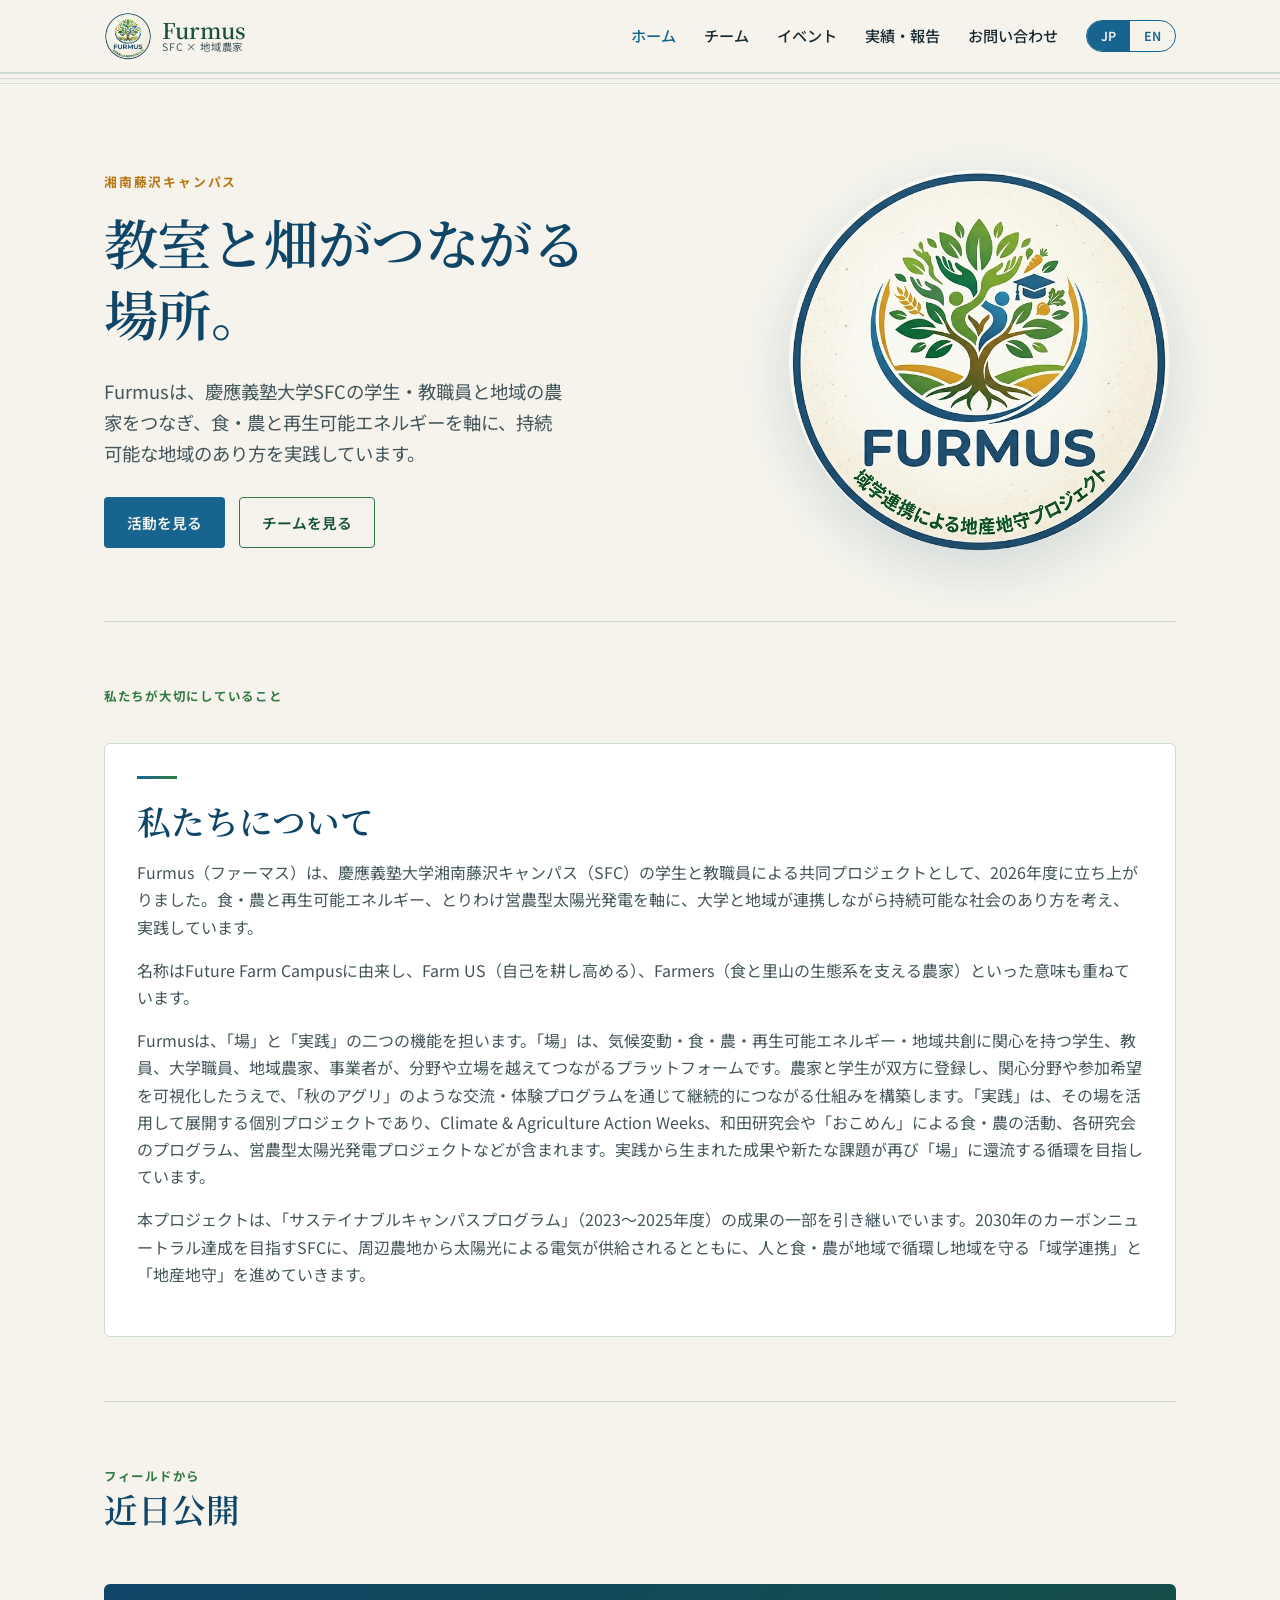
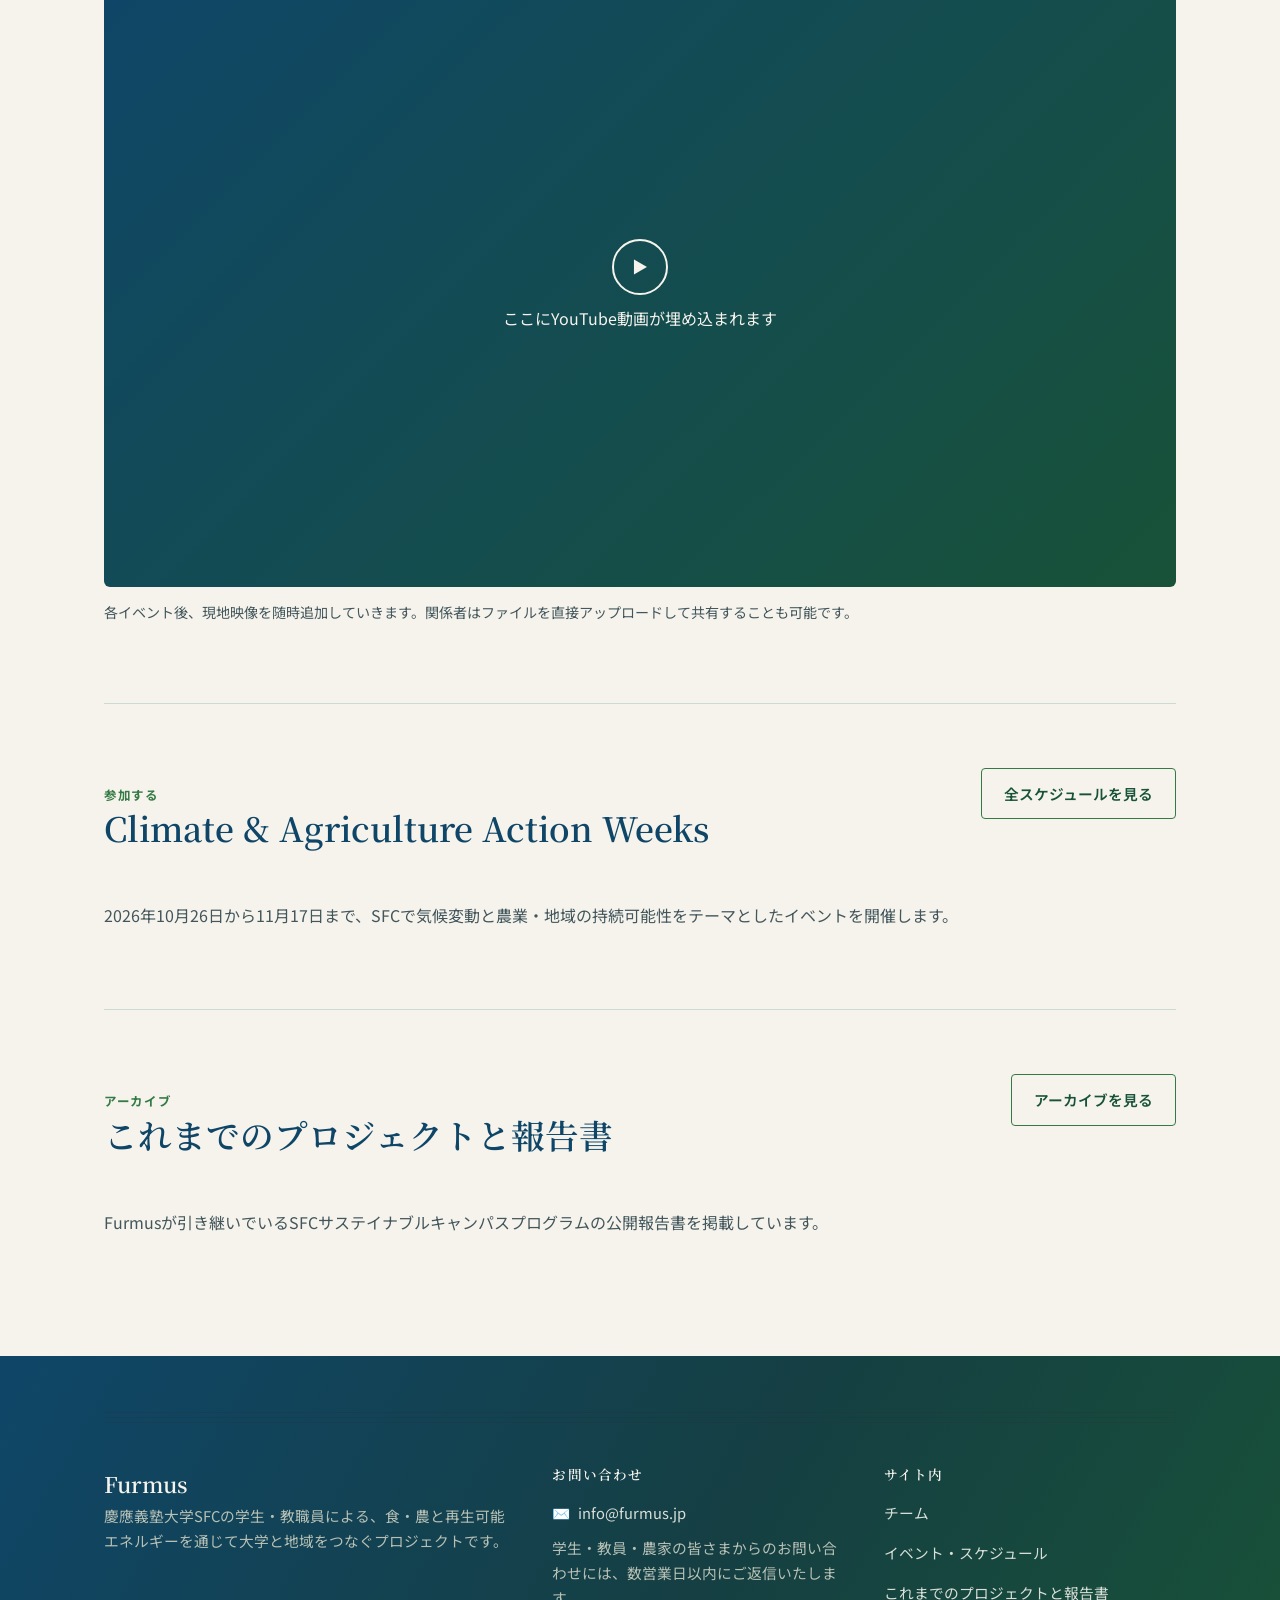
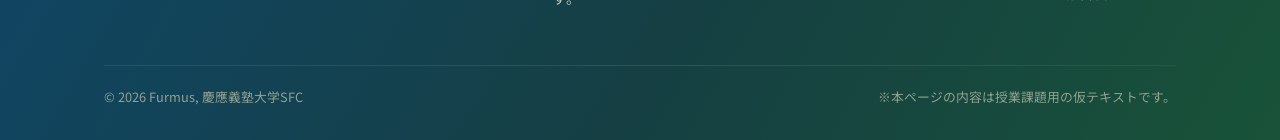
==== index.html @ b8f63ea2 "Add files via upload Initial FURMUS website." ====
<!DOCTYPE html>
<html lang="ja">
<head>
<meta charset="UTF-8">
<meta name="viewport" content="width=device-width, initial-scale=1.0">
<title>Furmus — Keio SFC × Local Farmers</title>
<link rel="preconnect" href="https://fonts.googleapis.com">
<link href="https://fonts.googleapis.com/css2?family=Noto+Serif+JP:wght@500;600;700&family=Noto+Sans+JP:wght@400;500;700&display=swap" rel="stylesheet">
<link rel="stylesheet" href="styles.css">
</head>
<body>

<header class="site-header">
  <div class="wrap">
    <a href="index.html" class="brand">
      <img src="furmus-logo.png" alt="" class="brand-mark">
      <span class="brand-copy">Furmus
        <small data-en>SFC × Local Farmers</small>
        <small data-jp>SFC × 地域農家</small>
      </span>
    </a>
    <nav class="nav-main">
      <a href="index.html" class="active" data-en>Home</a>
      <a href="index.html" class="active" data-jp>ホーム</a>
      <a href="team.html" data-en>Team</a>
      <a href="team.html" data-jp>チーム</a>
      <a href="events.html" data-en>Events</a>
      <a href="events.html" data-jp>イベント</a>
      <a href="reports.html" data-en>Reports</a>
      <a href="reports.html" data-jp>実績・報告</a>
      <a href="index.html#contact" data-en>Contact</a>
      <a href="index.html#contact" data-jp>お問い合わせ</a>
      <div class="lang-toggle">
        <button data-lang-btn="ja" class="is-active">JP</button>
        <button data-lang-btn="en">EN</button>
      </div>
    </nav>
    <button class="nav-toggle" aria-label="Toggle menu"><span></span><span></span><span></span></button>
  </div>
</header>

<div class="field-rule"></div>

<section class="hero">
  <div class="wrap hero-grid">
    <div>
      <div class="hero-eyebrow" data-en>Shonan Fujisawa Campus</div>
      <div class="hero-eyebrow" data-jp>湘南藤沢キャンパス</div>
      <h1 data-en>Where the classroom meets the field.</h1>
      <h1 data-jp>教室と畑がつながる場所。</h1>
      <p class="hero-lede" data-en>Furmus connects Keio SFC students, faculty, and staff with the farmers around the campus, working across food, farming, and renewable energy toward a region that sustains both.</p>
      <p class="hero-lede" data-jp>Furmusは、慶應義塾大学SFCの学生・教職員と地域の農家をつなぎ、食・農と再生可能エネルギーを軸に、持続可能な地域のあり方を実践しています。</p>
      <div class="hero-actions">
        <a href="events.html" class="btn btn-primary" data-en>See our programmes</a>
        <a href="events.html" class="btn btn-primary" data-jp>活動を見る</a>
        <a href="team.html" class="btn btn-outline" data-en>Meet the team</a>
        <a href="team.html" class="btn btn-outline" data-jp>チームを見る</a>
      </div>
    </div>
    <div class="hero-logo-wrap">
      <img src="furmus-logo.png" class="hero-logo" alt="FURMUS">
    </div>
  </div>
</section>

<div class="wrap"><hr class="field-divider"></div>

<section id="about">
  <div class="wrap">
    <div class="section-head">
      <div>
        <div class="section-label" data-en>What we stand for</div>
        <div class="section-label" data-jp>私たちが大切にしていること</div>
      </div>
    </div>
    <div class="mv-card">
      <h2 data-en>About us</h2>
      <h2 data-jp>私たちについて</h2>

      <p data-en>Furmus is a joint student and faculty project at Keio University's Shonan Fujisawa Campus, launched in 2026. It works where food and farming meet renewable energy, in particular agrivoltaics, where solar generation and cultivation share the same land, and it brings the campus and the surrounding region together to think through and practise what a sustainable society can look like.</p>
      <p data-jp>Furmus（ファーマス）は、慶應義塾大学湘南藤沢キャンパス（SFC）の学生と教職員による共同プロジェクトとして、2026年度に立ち上がりました。食・農と再生可能エネルギー、とりわけ営農型太陽光発電を軸に、大学と地域が連携しながら持続可能な社会のあり方を考え、実践しています。</p>

      <p data-en>The name comes from Future Farm Campus, and carries two further readings: Farm US, cultivating and raising ourselves, and Farmers, the people who sustain the food and satoyama ecosystems around the campus.</p>
      <p data-jp>名称はFuture Farm Campusに由来し、Farm US（自己を耕し高める）、Farmers（食と里山の生態系を支える農家）といった意味も重ねています。</p>

      <p data-en>Furmus is built to be two things at once. It is a place: a platform where students, faculty, university staff, local farmers, and businesses register, make their interests and availability visible, and stay connected through exchange programmes such as Aki no Agri. It is also a practice: the individual projects run on that platform, including Climate &amp; Agriculture Action Weeks, food and farming activities with the Wada Seminar and Okomen, programmes from individual seminars, and the agrivoltaics project. Results and new questions from those projects flow back into the platform, and the cycle continues.</p>
      <p data-jp>Furmusは、「場」と「実践」の二つの機能を担います。「場」は、気候変動・食・農・再生可能エネルギー・地域共創に関心を持つ学生、教員、大学職員、地域農家、事業者が、分野や立場を越えてつながるプラットフォームです。農家と学生が双方に登録し、関心分野や参加希望を可視化したうえで、「秋のアグリ」のような交流・体験プログラムを通じて継続的につながる仕組みを構築します。「実践」は、その場を活用して展開する個別プロジェクトであり、Climate &amp; Agriculture Action Weeks、和田研究会や「おこめん」による食・農の活動、各研究会のプログラム、営農型太陽光発電プロジェクトなどが含まれます。実践から生まれた成果や新たな課題が再び「場」に還流する循環を目指しています。</p>

      <p data-en>The project carries forward part of the Sustainable Campus Program (2023 to 2025). SFC is working toward carbon neutrality by 2030, and Furmus is building toward a model in which neighbouring farmland supplies the campus with solar electricity while people, food, and farming circulate within the region: collaboration between region and university (域学連携), and producing locally in order to protect locally (地産地守).</p>
      <p data-jp>本プロジェクトは、「サステイナブルキャンパスプログラム」（2023〜2025年度）の成果の一部を引き継いでいます。2030年のカーボンニュートラル達成を目指すSFCに、周辺農地から太陽光による電気が供給されるとともに、人と食・農が地域で循環し地域を守る「域学連携」と「地産地守」を進めていきます。</p>
    </div>
  </div>
</section>

<div class="wrap"><hr class="field-divider"></div>

<section id="video">
  <div class="wrap">
    <div class="section-head">
      <div>
        <div class="section-label" data-en>From the field</div>
        <div class="section-label" data-jp>フィールドから</div>
        <h2 data-en>Coming soon</h2>
        <h2 data-jp>近日公開</h2>
      </div>
    </div>
    <div class="video-frame">
      <!-- Replace src below with the project's actual YouTube embed link -->
      <div class="video-placeholder">
        <div class="play-dot">▶</div>
        <span data-en>YouTube video will be embedded here</span>
        <span data-jp>ここにYouTube動画が埋め込まれます</span>
      </div>
      <!-- <iframe src="https://www.youtube.com/embed/VIDEO_ID" title="Furmus" allowfullscreen></iframe> -->
    </div>
    <p class="upload-note" data-en>Field recordings and event footage are added here after each event. Collaborators can also upload files directly for the team to review.</p>
    <p class="upload-note" data-jp>各イベント後、現地映像を随時追加していきます。関係者はファイルを直接アップロードして共有することも可能です。</p>
  </div>
</section>

<div class="wrap"><hr class="field-divider"></div>

<section>
  <div class="wrap">
    <div class="section-head">
      <div>
        <div class="section-label" data-en>Get involved</div>
        <div class="section-label" data-jp>参加する</div>
        <h2 data-en>Climate &amp; Agriculture Action Weeks</h2>
        <h2 data-jp>Climate &amp; Agriculture Action Weeks</h2>
      </div>
      <a href="events.html" class="btn btn-outline" data-en>View full schedule</a>
      <a href="events.html" class="btn btn-outline" data-jp>全スケジュールを見る</a>
    </div>
    <p data-en>From 26 October to 17 November 2026, FURMUS will host events at SFC on climate change and the sustainability of agriculture and local communities.</p>
    <p data-jp>2026年10月26日から11月17日まで、SFCで気候変動と農業・地域の持続可能性をテーマとしたイベントを開催します。</p>
  </div>
</section>

<div class="wrap"><hr class="field-divider"></div>

<section>
  <div class="wrap">
    <div class="section-head">
      <div>
        <div class="section-label" data-en>Archive</div>
        <div class="section-label" data-jp>アーカイブ</div>
        <h2 data-en>Previous projects and reports</h2>
        <h2 data-jp>これまでのプロジェクトと報告書</h2>
      </div>
      <a href="reports.html" class="btn btn-outline" data-en>Open the archive</a>
      <a href="reports.html" class="btn btn-outline" data-jp>アーカイブを見る</a>
    </div>
    <p data-en>Published reports from the SFC Sustainable Campus Program, the programme Furmus carries forward.</p>
    <p data-jp>Furmusが引き継いでいるSFCサステイナブルキャンパスプログラムの公開報告書を掲載しています。</p>
  </div>
</section>

<footer class="site-footer" id="contact">
  <div class="wrap">
    <div class="field-rule"></div>
    <div class="footer-grid">
      <div>
        <a href="index.html" class="brand">Furmus</a>
        <p data-en>A Keio SFC student and faculty project connecting the campus with the surrounding region through food, farming, and renewable energy.</p>
        <p data-jp>慶應義塾大学SFCの学生・教職員による、食・農と再生可能エネルギーを通じて大学と地域をつなぐプロジェクトです。</p>
      </div>
      <div>
        <h4 data-en>Contact</h4>
        <h4 data-jp>お問い合わせ</h4>
        <div class="footer-contact-line">✉️ <a href="mailto:info@furmus.jp">info@furmus.jp</a></div>
        <p data-en>We respond to inquiries from students, faculty, and farming partners within a few business days.</p>
        <p data-jp>学生・教員・農家の皆さまからのお問い合わせには、数営業日以内にご返信いたします。</p>
      </div>
      <div>
        <h4 data-en>Explore</h4>
        <h4 data-jp>サイト内</h4>
        <p><a href="team.html" data-en>Team</a><a href="team.html" data-jp>チーム</a></p>
        <p><a href="events.html" data-en>Events &amp; Schedule</a><a href="events.html" data-jp>イベント・スケジュール</a></p>
        <p><a href="reports.html" data-en>Previous projects &amp; reports</a><a href="reports.html" data-jp>これまでのプロジェクトと報告書</a></p>
      </div>
    </div>
    <div class="footer-bottom">
      <span data-en>© 2026 Furmus, Keio University SFC.</span>
      <span data-jp>© 2026 Furmus, 慶應義塾大学SFC</span>
      <span data-en>Note: all page content is placeholder text for the class project draft.</span>
      <span data-jp>※本ページの内容は授業課題用の仮テキストです。</span>
    </div>
  </div>
</footer>

<script src="script.js"></script>
</body>
</html>
---- styles.css ----
/* ================================
   Furmus — design tokens
   ================================ */
:root {
  --paper: #f5f3ec;
  --paper-warm: #edf2ee;
  --ink: #172a32;
  --ink-soft: #43565c;
  --blue: #17658f;
  --blue-deep: #0f4668;
  --blue-soft: #dceaf1;
  --green: #347a45;
  --green-deep: #185238;
  --green-soft: #e2eee4;
  --gold: #d89b18;
  --clay: #b77714;
  --slate: #397792;
  --line: #ccd9d5;
  --max: 1120px;

  --font-display: "Noto Serif JP", "Noto Serif", serif;
  --font-body: "Noto Sans JP", "Noto Sans", sans-serif;
}

* { box-sizing: border-box; }

html { scroll-behavior: smooth; }

@media (prefers-reduced-motion: reduce) {
  html { scroll-behavior: auto; }
  * { animation-duration: 0.01ms !important; animation-iteration-count: 1 !important; transition-duration: 0.01ms !important; }
}

body {
  margin: 0;
  background: var(--paper);
  color: var(--ink);
  font-family: var(--font-body);
  font-size: 16px;
  line-height: 1.7;
  -webkit-font-smoothing: antialiased;
}

h1, h2, h3, h4 {
  font-family: var(--font-display);
  color: var(--blue-deep);
  line-height: 1.3;
  margin: 0 0 0.5em;
  font-weight: 600;
}

h1 { font-size: clamp(2.1rem, 4.5vw, 3.4rem); letter-spacing: -0.01em; }
h2 { font-size: clamp(1.5rem, 3vw, 2.1rem); }
h3 { font-size: 1.2rem; }

p { margin: 0 0 1em; color: var(--ink-soft); }

a {
  color: var(--slate);
  text-decoration: none;
}
a:hover { text-decoration: underline; }

a:focus-visible,
button:focus-visible,
input:focus-visible,
[tabindex]:focus-visible {
  outline: 2px solid var(--clay);
  outline-offset: 3px;
}

img { max-width: 100%; display: block; }

.wrap {
  max-width: var(--max);
  margin: 0 auto;
  padding: 0 24px;
}

/* ---- field-row motif ---- */
.field-rule {
  height: 14px;
  background-image: repeating-linear-gradient(
    to bottom,
    var(--line) 0px, var(--line) 1px,
    transparent 1px, transparent 5px
  );
  opacity: 0.9;
}

.field-divider {
  border: none;
  height: 1px;
  background: var(--line);
  margin: 0;
}

/* ================================
   Header / Nav
   ================================ */
.site-header {
  position: sticky;
  top: 0;
  z-index: 50;
  background: rgba(245, 243, 236, 0.96);
  backdrop-filter: blur(10px);
  border-bottom: 1px solid var(--line);
}

.site-header .wrap {
  display: flex;
  align-items: center;
  justify-content: space-between;
  height: 72px;
}

.brand {
  font-family: var(--font-display);
  font-size: 1.35rem;
  font-weight: 600;
  color: var(--green-deep);
  letter-spacing: 0.01em;
}
.site-header .brand {
  display: inline-flex;
  align-items: center;
  gap: 10px;
  line-height: 1.05;
}
.brand-mark {
  width: 48px;
  height: auto;
  flex: 0 0 auto;
}
.brand-copy { display: block; }
.brand:hover { text-decoration: none; }
.brand small {
  display: block;
  font-family: var(--font-body);
  font-size: 0.65rem;
  font-weight: 400;
  letter-spacing: 0.08em;
  color: var(--ink-soft);
  text-transform: uppercase;
}

.nav-main {
  display: flex;
  align-items: center;
  gap: 28px;
}

.nav-main a {
  color: var(--ink);
  font-size: 0.95rem;
  font-weight: 500;
}
.nav-main a:hover { color: var(--blue); text-decoration: none; }

.nav-main a.active {
  color: var(--blue);
}

.lang-toggle {
  display: inline-flex;
  border: 1px solid var(--blue);
  border-radius: 999px;
  overflow: hidden;
  font-size: 0.78rem;
  font-weight: 600;
  letter-spacing: 0.03em;
}
.lang-toggle button {
  border: none;
  background: transparent;
  color: var(--blue);
  padding: 6px 14px;
  cursor: pointer;
  font-family: var(--font-body);
  font-size: inherit;
  font-weight: inherit;
}
.lang-toggle button.is-active {
  background: var(--blue);
  color: var(--paper);
}

.nav-toggle {
  display: none;
  border: none;
  background: transparent;
  cursor: pointer;
  padding: 8px;
}
.nav-toggle span {
  display: block;
  width: 24px;
  height: 2px;
  background: var(--ink);
  margin: 5px 0;
}

/* ================================
   Hero
   ================================ */
.hero {
  padding: 76px 0 64px;
  position: relative;
}

.hero-grid {
  display: grid;
  grid-template-columns: minmax(0, 1.2fr) minmax(280px, 0.8fr);
  align-items: center;
  gap: clamp(36px, 7vw, 88px);
}

.hero-logo-wrap {
  display: flex;
  justify-content: center;
  align-items: center;
}

.hero-logo {
  width: min(100%, 430px);
  filter: drop-shadow(0 18px 28px rgba(15, 70, 104, 0.14));
}

.hero-eyebrow {
  font-size: 0.8rem;
  letter-spacing: 0.14em;
  text-transform: uppercase;
  color: var(--clay);
  font-weight: 700;
  margin-bottom: 14px;
}

.hero h1 { max-width: 16ch; }

.hero-lede {
  font-size: 1.15rem;
  max-width: 46ch;
  margin-top: 18px;
}

.hero-actions {
  display: flex;
  gap: 14px;
  margin-top: 28px;
  flex-wrap: wrap;
}

/* ================================
   Buttons
   ================================ */
.btn {
  display: inline-flex;
  align-items: center;
  gap: 8px;
  padding: 12px 22px;
  border-radius: 4px;
  font-weight: 600;
  font-size: 0.92rem;
  border: 1px solid transparent;
  cursor: pointer;
  font-family: var(--font-body);
}
.btn:hover { text-decoration: none; }

.btn-primary {
  background: var(--blue);
  color: var(--paper);
}
.btn-primary:hover { background: var(--blue-deep); }

.btn-outline {
  background: transparent;
  color: var(--green-deep);
  border-color: var(--green);
}
.btn-outline:hover { background: var(--paper-warm); }

.btn-clay {
  background: var(--clay);
  color: var(--paper);
}
.btn-clay:hover { background: #96482e; }

/* ================================
   Sections
   ================================ */
section { padding: 64px 0; }

.section-head {
  display: flex;
  align-items: baseline;
  justify-content: space-between;
  gap: 24px;
  margin-bottom: 36px;
  flex-wrap: wrap;
}

.section-label {
  font-size: 0.78rem;
  letter-spacing: 0.14em;
  text-transform: uppercase;
  color: var(--green);
  font-weight: 700;
}

.two-col {
  display: grid;
  grid-template-columns: 1fr 1fr;
  gap: 48px;
  align-items: start;
}

.mv-card {
  background: #fff;
  border: 1px solid var(--line);
  border-radius: 6px;
  padding: 32px;
  position: relative;
}
.mv-card::before {
  content: "";
  display: block;
  width: 40px;
  height: 3px;
  background: linear-gradient(90deg, var(--blue), var(--green));
  margin-bottom: 20px;
}

/* video */
.video-frame {
  position: relative;
  width: 100%;
  aspect-ratio: 16/9;
  background: linear-gradient(135deg, var(--blue-deep), var(--green-deep));
  border-radius: 6px;
  overflow: hidden;
}
.video-frame iframe {
  width: 100%;
  height: 100%;
  border: 0;
  display: block;
}
.video-placeholder {
  position: absolute;
  inset: 0;
  display: flex;
  align-items: center;
  justify-content: center;
  flex-direction: column;
  gap: 10px;
  color: var(--paper);
  text-align: center;
  padding: 24px;
}
.video-placeholder .play-dot {
  width: 56px;
  height: 56px;
  border-radius: 50%;
  border: 2px solid var(--paper);
  display: flex;
  align-items: center;
  justify-content: center;
}

.upload-note {
  margin-top: 14px;
  font-size: 0.88rem;
  color: var(--ink-soft);
}

/* ================================
   Team grid
   ================================ */
.team-grid {
  display: grid;
  grid-template-columns: repeat(3, 1fr);
  gap: 28px;
}

.person-card {
  background: #fff;
  border: 1px solid var(--line);
  border-radius: 6px;
  overflow: hidden;
}
.person-photo {
  aspect-ratio: 4/5;
  background: linear-gradient(160deg, var(--blue) 0%, var(--green) 100%);
}
.person-body { padding: 18px 20px 22px; }
.person-role {
  font-size: 0.78rem;
  text-transform: uppercase;
  letter-spacing: 0.08em;
  color: var(--clay);
  font-weight: 700;
  margin-bottom: 6px;
}
.person-body h3 { margin-bottom: 4px; }
.person-affil { font-size: 0.85rem; color: var(--ink-soft); margin: 0; }

.team-group-label {
  margin: 56px 0 24px;
}
.team-group-label:first-of-type { margin-top: 0; }

/* ================================
   Events
   ================================ */
.event-row {
  display: grid;
  grid-template-columns: 120px 1fr auto;
  gap: 24px;
  align-items: center;
  padding: 26px 0;
  border-bottom: 1px solid var(--line);
}
.event-row:first-of-type { border-top: 1px solid var(--line); }

.event-date {
  font-family: var(--font-display);
  color: var(--green-deep);
}
.event-date .day { font-size: 1.8rem; font-weight: 600; display: block; }
.event-date .month { font-size: 0.8rem; text-transform: uppercase; letter-spacing: 0.08em; color: var(--ink-soft); }

.event-info h3 { margin-bottom: 6px; }
.event-tags { display: flex; gap: 8px; flex-wrap: wrap; margin-top: 8px; }
.tag {
  font-size: 0.72rem;
  letter-spacing: 0.04em;
  text-transform: uppercase;
  font-weight: 700;
  padding: 4px 10px;
  border-radius: 999px;
  background: var(--blue-soft);
  color: var(--blue-deep);
  border: 1px solid var(--line);
}

/* event detail */
.event-hero {
  background: linear-gradient(120deg, var(--blue-deep), var(--green-deep));
  color: var(--paper);
  padding: 56px 0 44px;
}
.event-hero .hero-eyebrow { color: #e8b79a; }
.event-hero h1 { color: var(--paper); }
.event-hero p { color: #d9dfd8; }

.detail-grid {
  display: grid;
  grid-template-columns: 2fr 1fr;
  gap: 56px;
  align-items: start;
}

.info-card {
  background: #fff;
  border: 1px solid var(--line);
  border-radius: 6px;
  padding: 26px;
}
.info-card + .info-card { margin-top: 20px; }
.info-card h3 {
  font-size: 0.85rem;
  text-transform: uppercase;
  letter-spacing: 0.08em;
  color: var(--slate);
  margin-bottom: 14px;
}

.info-list { list-style: none; margin: 0; padding: 0; }
.info-list li {
  display: flex;
  gap: 10px;
  padding: 8px 0;
  border-bottom: 1px dashed var(--line);
  font-size: 0.92rem;
}
.info-list li:last-child { border-bottom: none; }
.info-list .label { color: var(--ink-soft); min-width: 92px; flex-shrink: 0; }

.person-inline {
  display: flex;
  gap: 12px;
  align-items: center;
  padding: 10px 0;
}
.person-inline .dot {
  width: 40px; height: 40px; border-radius: 50%;
  background: linear-gradient(160deg, var(--green) 0%, var(--slate) 100%);
  flex-shrink: 0;
}
.person-inline .name { font-weight: 600; color: var(--ink); font-size: 0.94rem; }
.person-inline .role { font-size: 0.8rem; color: var(--ink-soft); }

.schedule-list { list-style: none; margin: 0; padding: 0; }
.schedule-list li {
  display: grid;
  grid-template-columns: 90px 1fr;
  gap: 14px;
  padding: 12px 0;
  border-bottom: 1px solid var(--line);
}
.schedule-list li:last-child { border-bottom: none; }
.schedule-list .time { font-weight: 700; color: var(--green-deep); font-size: 0.9rem; }

/* Action Weeks schedule */
.action-weeks-intro {
  max-width: 760px;
  margin-bottom: 34px;
}

.week-band {
  display: grid;
  grid-template-columns: 1fr 1fr;
  border: 1px solid var(--line);
  border-radius: 8px 8px 0 0;
  overflow: hidden;
}

.week-heading {
  padding: 24px 28px;
  background: var(--blue-soft);
  border-bottom: 4px solid var(--blue);
}

.week-heading + .week-heading {
  background: var(--green-soft);
  border-bottom-color: var(--green);
}

.week-heading strong {
  display: block;
  color: var(--ink);
  font-size: clamp(1.2rem, 2.5vw, 1.65rem);
  line-height: 1.25;
}

.week-heading span {
  display: block;
  margin-top: 4px;
  color: var(--ink-soft);
  font-size: 0.88rem;
  font-weight: 700;
  letter-spacing: 0.05em;
}

.action-schedule {
  display: grid;
  grid-template-columns: 1fr 1fr;
  border: 1px solid var(--line);
  border-top: 0;
  border-radius: 0 0 8px 8px;
  overflow: hidden;
  background: #fff;
}

.schedule-column {
  padding: 10px 28px 18px;
}

.schedule-column + .schedule-column {
  border-left: 1px solid var(--line);
}

.schedule-entry {
  display: grid;
  grid-template-columns: 86px 1fr;
  gap: 16px;
  padding: 22px 0;
  border-bottom: 1px solid var(--line);
}

.schedule-entry:last-child { border-bottom: 0; }

.schedule-date {
  color: var(--blue-deep);
  font-family: var(--font-display);
  font-size: 0.9rem;
  font-weight: 700;
  line-height: 1.35;
  text-transform: uppercase;
}

.schedule-column + .schedule-column .schedule-date { color: var(--green-deep); }

.schedule-entry h3 { margin-bottom: 7px; }
.schedule-entry p:last-child { margin-bottom: 0; }
.schedule-note { margin-top: 18px; font-size: 0.88rem; }

/* ================================
   Footer
   ================================ */
.site-footer {
  background: linear-gradient(120deg, var(--blue-deep), #153f43 55%, var(--green-deep));
  color: #d9dfd8;
  padding: 56px 0 32px;
  margin-top: 40px;
}
.site-footer .field-rule { opacity: 0.15; margin-bottom: 40px; filter: invert(1); }
.footer-grid {
  display: grid;
  grid-template-columns: 1.4fr 1fr 1fr;
  gap: 40px;
}
.site-footer h4 {
  color: var(--paper);
  font-size: 0.85rem;
  text-transform: uppercase;
  letter-spacing: 0.08em;
  margin-bottom: 16px;
}
.site-footer .brand { color: var(--paper); }
.site-footer .brand small { color: #a9b3a6; }
.site-footer p { color: #b7c0b4; font-size: 0.92rem; }
.site-footer a { color: #d9dfd8; }
.footer-contact-line {
  display: flex;
  align-items: center;
  gap: 8px;
  margin-bottom: 10px;
  font-size: 0.92rem;
}
.footer-bottom {
  margin-top: 40px;
  padding-top: 20px;
  border-top: 1px solid #385043;
  font-size: 0.8rem;
  color: #92a08e;
  display: flex;
  justify-content: space-between;
  flex-wrap: wrap;
  gap: 8px;
}

/* ================================
   Language visibility
   ================================ */
/* Only ever hides the inactive language. The visible element keeps whatever
   display type it already has, so component styling is never overridden. */
html[lang="ja"] [data-en],
html[lang="en"] [data-jp] { display: none; }

/* ================================
   Responsive
   ================================ */
@media (max-width: 880px) {
  .two-col, .detail-grid { grid-template-columns: 1fr; }
  .hero-grid { grid-template-columns: minmax(0, 1fr) minmax(220px, 0.55fr); gap: 32px; }
  .team-grid { grid-template-columns: repeat(2, 1fr); }
  .footer-grid { grid-template-columns: 1fr; gap: 28px; }
  .event-row { grid-template-columns: 70px 1fr; }
  .event-row .btn { grid-column: 1 / -1; justify-self: start; margin-top: 8px; }
}

@media (max-width: 980px) {
  .nav-main {
    position: fixed;
    inset: 72px 0 0 0;
    background: var(--paper);
    flex-direction: column;
    align-items: flex-start;
    padding: 28px 24px;
    gap: 20px;
    transform: translateX(100%);
    transition: transform 0.25s ease;
  }
  .nav-main.is-open { transform: translateX(0); }
  .nav-toggle { display: block; }
}

@media (max-width: 640px) {
  .team-grid { grid-template-columns: 1fr; }
  .brand-mark { width: 42px; height: 42px; }
  .hero-grid, .week-band, .action-schedule { grid-template-columns: 1fr; }
  .hero-logo-wrap { order: -1; }
  .hero-logo { width: min(82vw, 330px); }
  .week-heading + .week-heading { border-top: 1px solid var(--line); }
  .schedule-column + .schedule-column { border-left: 0; border-top: 1px solid var(--line); }
  .schedule-entry { grid-template-columns: 72px 1fr; gap: 12px; }
  section { padding: 44px 0; }
  .hero { padding: 48px 0 40px; }
}
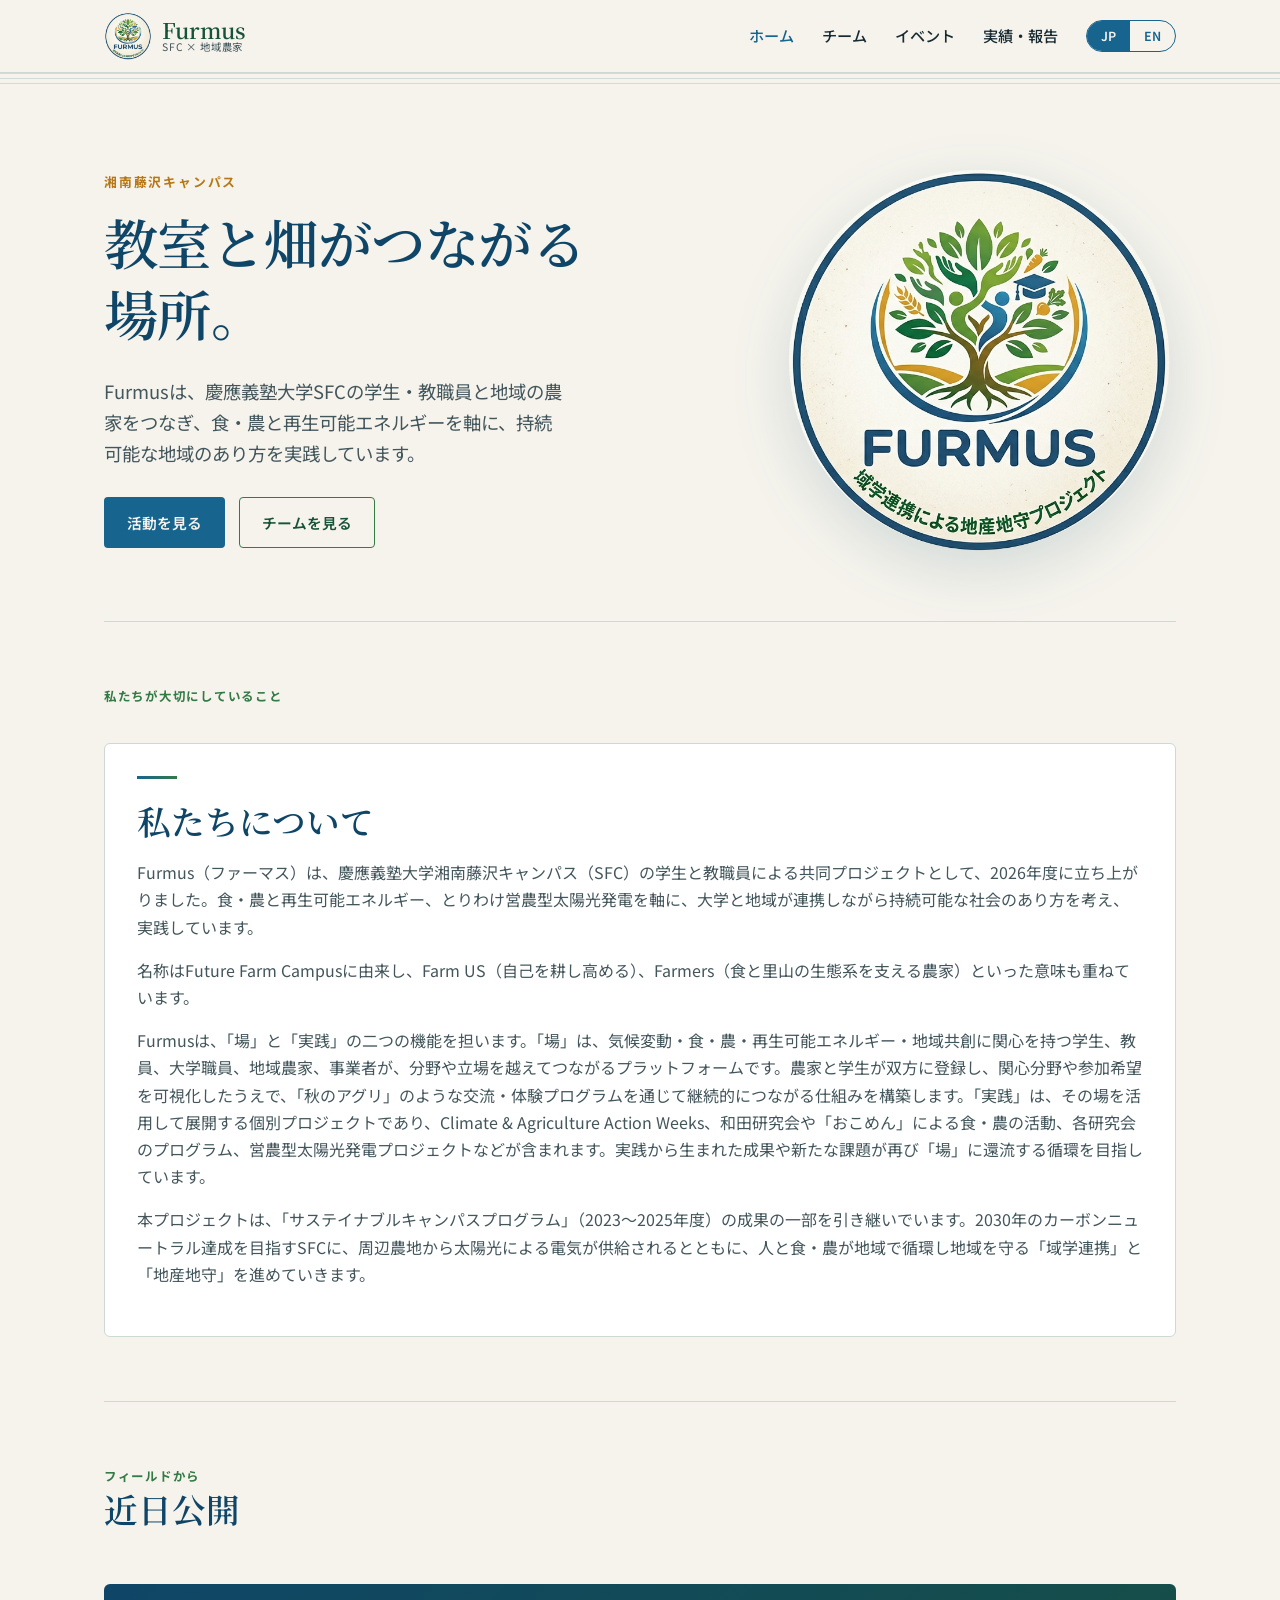
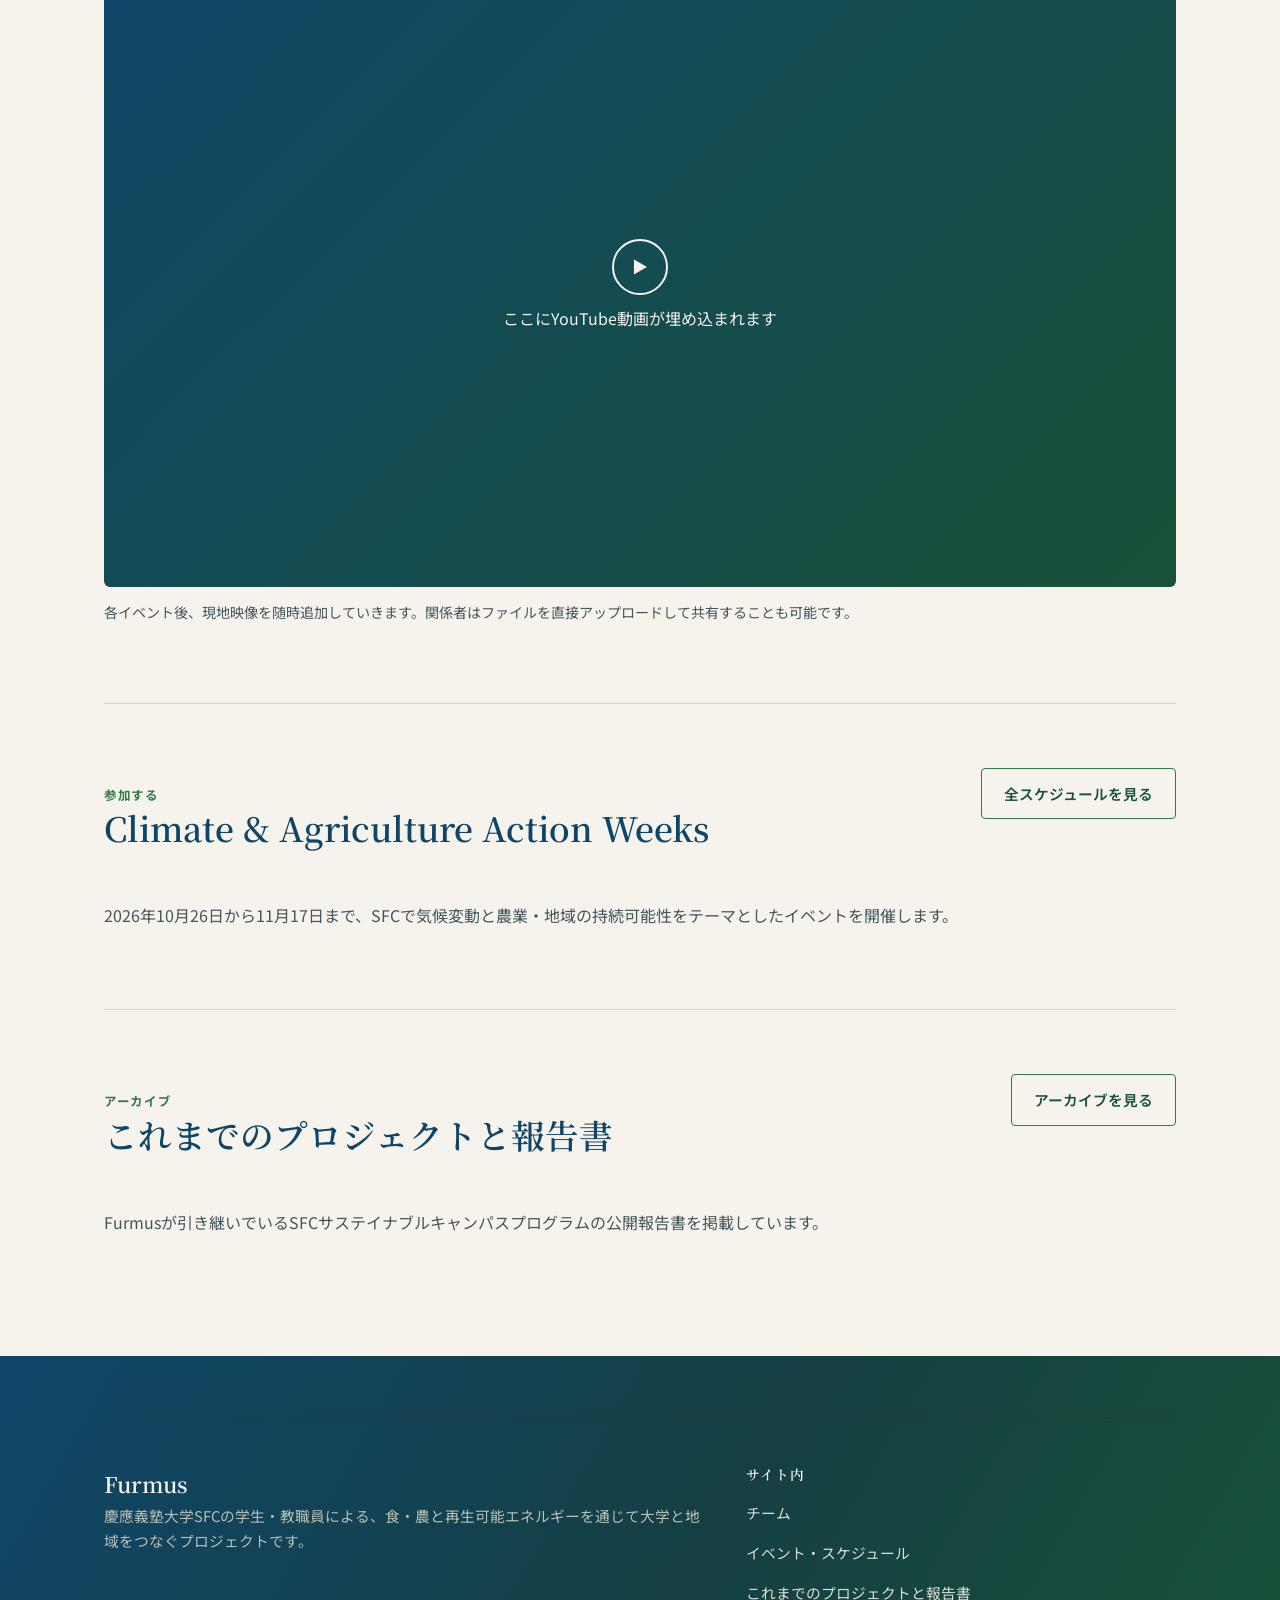
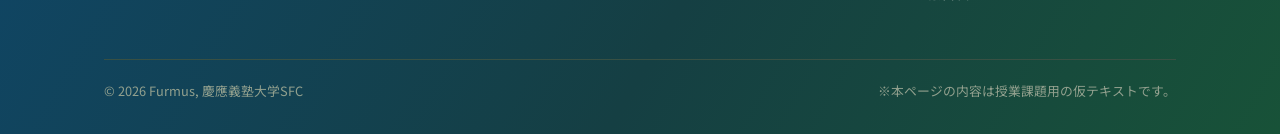
==== commit cad8ab71: "Add files via upload Remove unavailable contact information" ====
--- a/index.html
+++ b/index.html
@@ -28,8 +28,6 @@
       <a href="events.html" data-jp>イベント</a>
       <a href="reports.html" data-en>Reports</a>
       <a href="reports.html" data-jp>実績・報告</a>
-      <a href="index.html#contact" data-en>Contact</a>
-      <a href="index.html#contact" data-jp>お問い合わせ</a>
       <div class="lang-toggle">
         <button data-lang-btn="ja" class="is-active">JP</button>
         <button data-lang-btn="en">EN</button>
@@ -166,13 +164,6 @@
         <p data-jp>慶應義塾大学SFCの学生・教職員による、食・農と再生可能エネルギーを通じて大学と地域をつなぐプロジェクトです。</p>
       </div>
       <div>
-        <h4 data-en>Contact</h4>
-        <h4 data-jp>お問い合わせ</h4>
-        <div class="footer-contact-line">✉️ <a href="mailto:info@furmus.jp">info@furmus.jp</a></div>
-        <p data-en>We respond to inquiries from students, faculty, and farming partners within a few business days.</p>
-        <p data-jp>学生・教員・農家の皆さまからのお問い合わせには、数営業日以内にご返信いたします。</p>
-      </div>
-      <div>
         <h4 data-en>Explore</h4>
         <h4 data-jp>サイト内</h4>
         <p><a href="team.html" data-en>Team</a><a href="team.html" data-jp>チーム</a></p>
--- a/styles.css
+++ b/styles.css
@@ -608,7 +608,7 @@
 .site-footer .field-rule { opacity: 0.15; margin-bottom: 40px; filter: invert(1); }
 .footer-grid {
   display: grid;
-  grid-template-columns: 1.4fr 1fr 1fr;
+  grid-template-columns: 1.4fr 1fr;
   gap: 40px;
 }
 .site-footer h4 {
@@ -622,13 +622,6 @@
 .site-footer .brand small { color: #a9b3a6; }
 .site-footer p { color: #b7c0b4; font-size: 0.92rem; }
 .site-footer a { color: #d9dfd8; }
-.footer-contact-line {
-  display: flex;
-  align-items: center;
-  gap: 8px;
-  margin-bottom: 10px;
-  font-size: 0.92rem;
-}
 .footer-bottom {
   margin-top: 40px;
   padding-top: 20px;
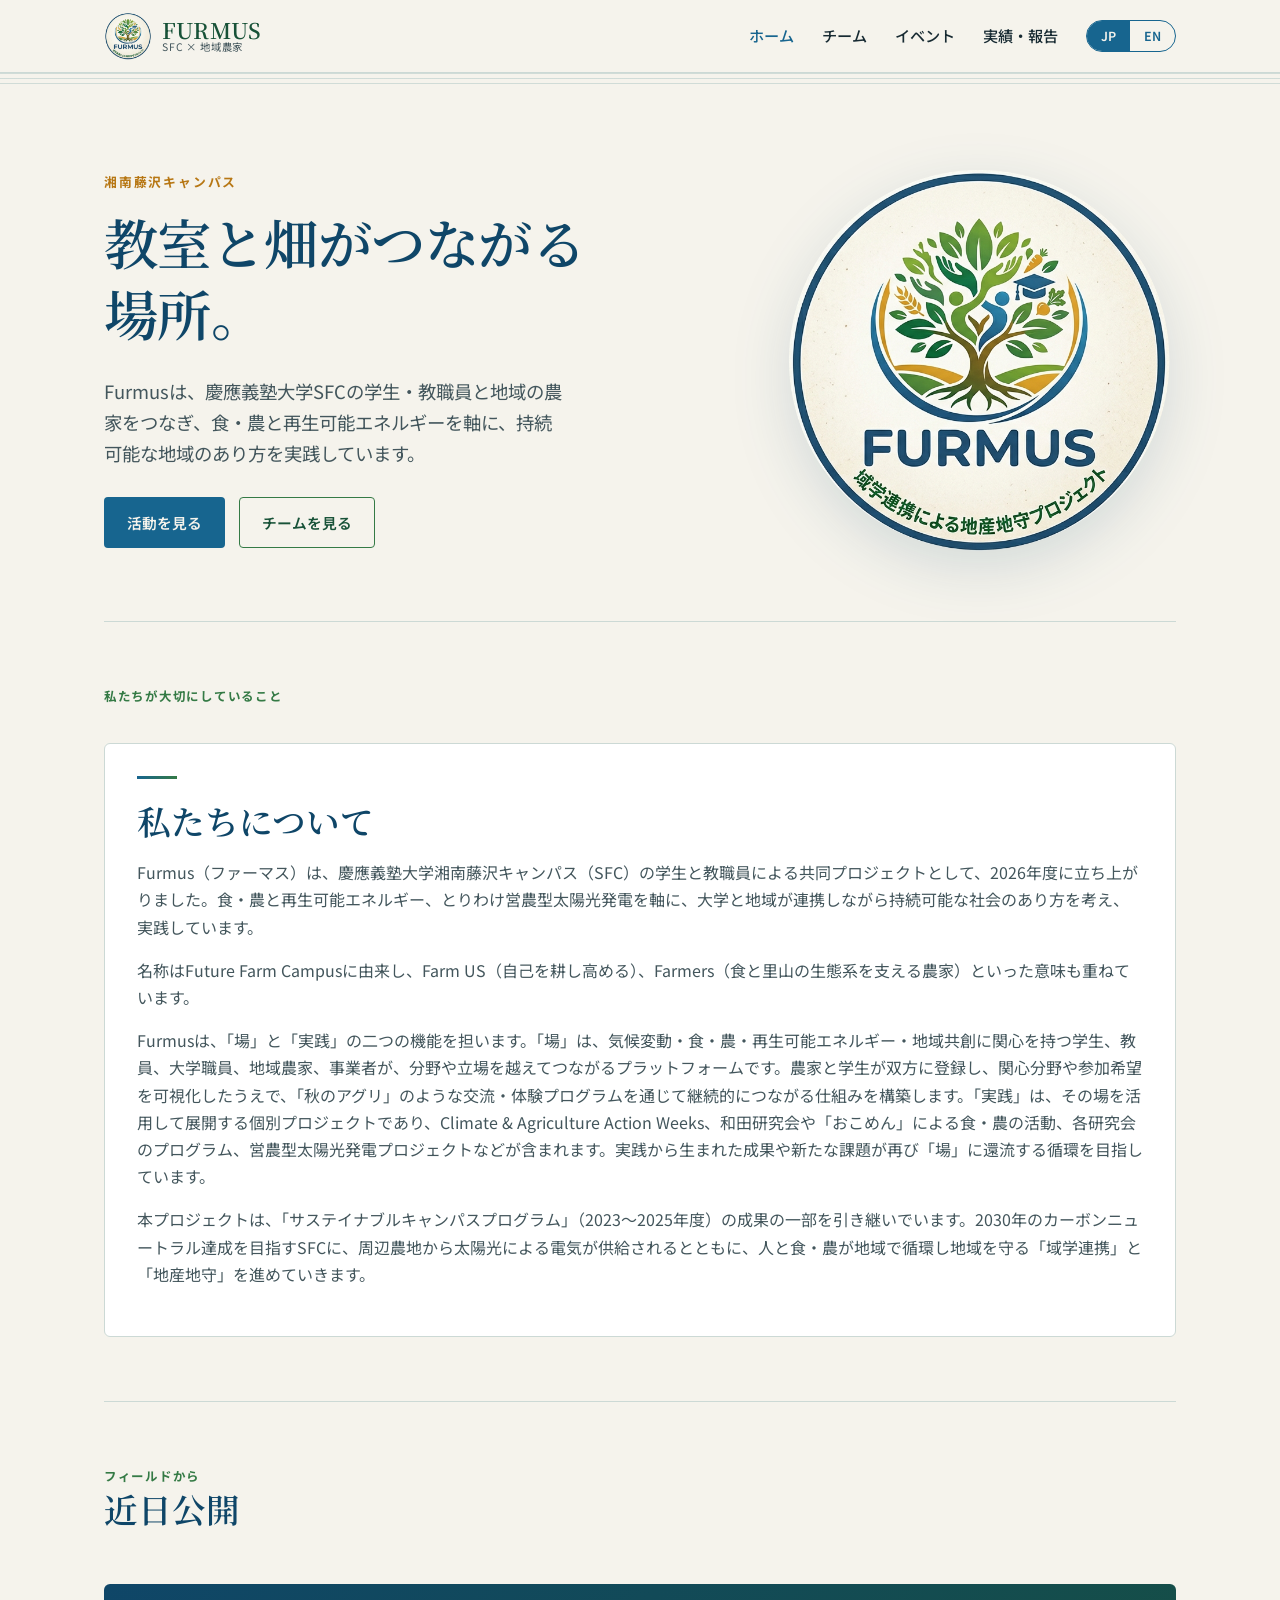
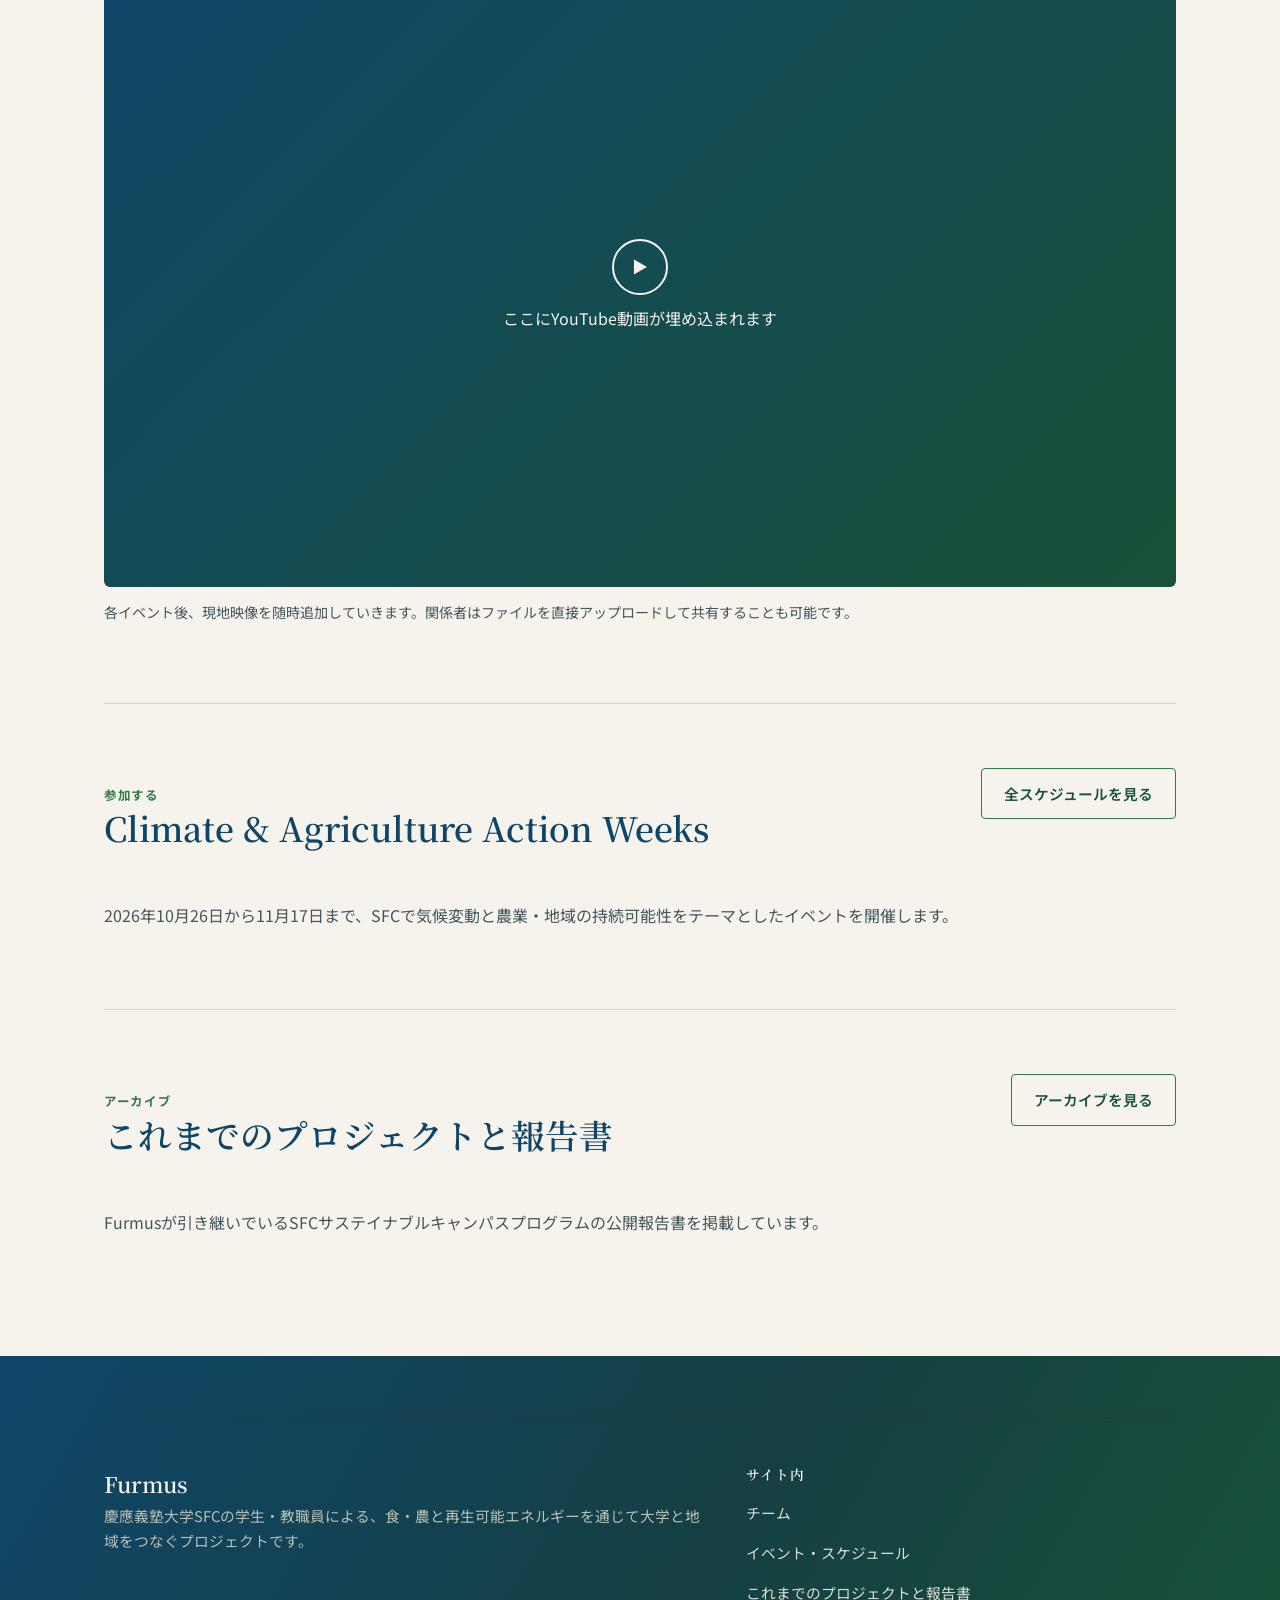
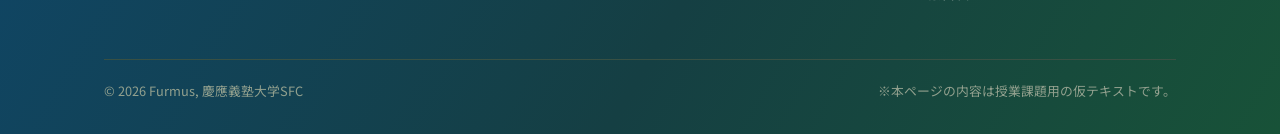
==== commit acbef85b: "Add files via upload changed Furmus --> FURMUS on the top left header." ====
--- a/index.html
+++ b/index.html
@@ -14,7 +14,7 @@
   <div class="wrap">
     <a href="index.html" class="brand">
       <img src="furmus-logo.png" alt="" class="brand-mark">
-      <span class="brand-copy">Furmus
+      <span class="brand-copy">FURMUS
         <small data-en>SFC × Local Farmers</small>
         <small data-jp>SFC × 地域農家</small>
       </span>
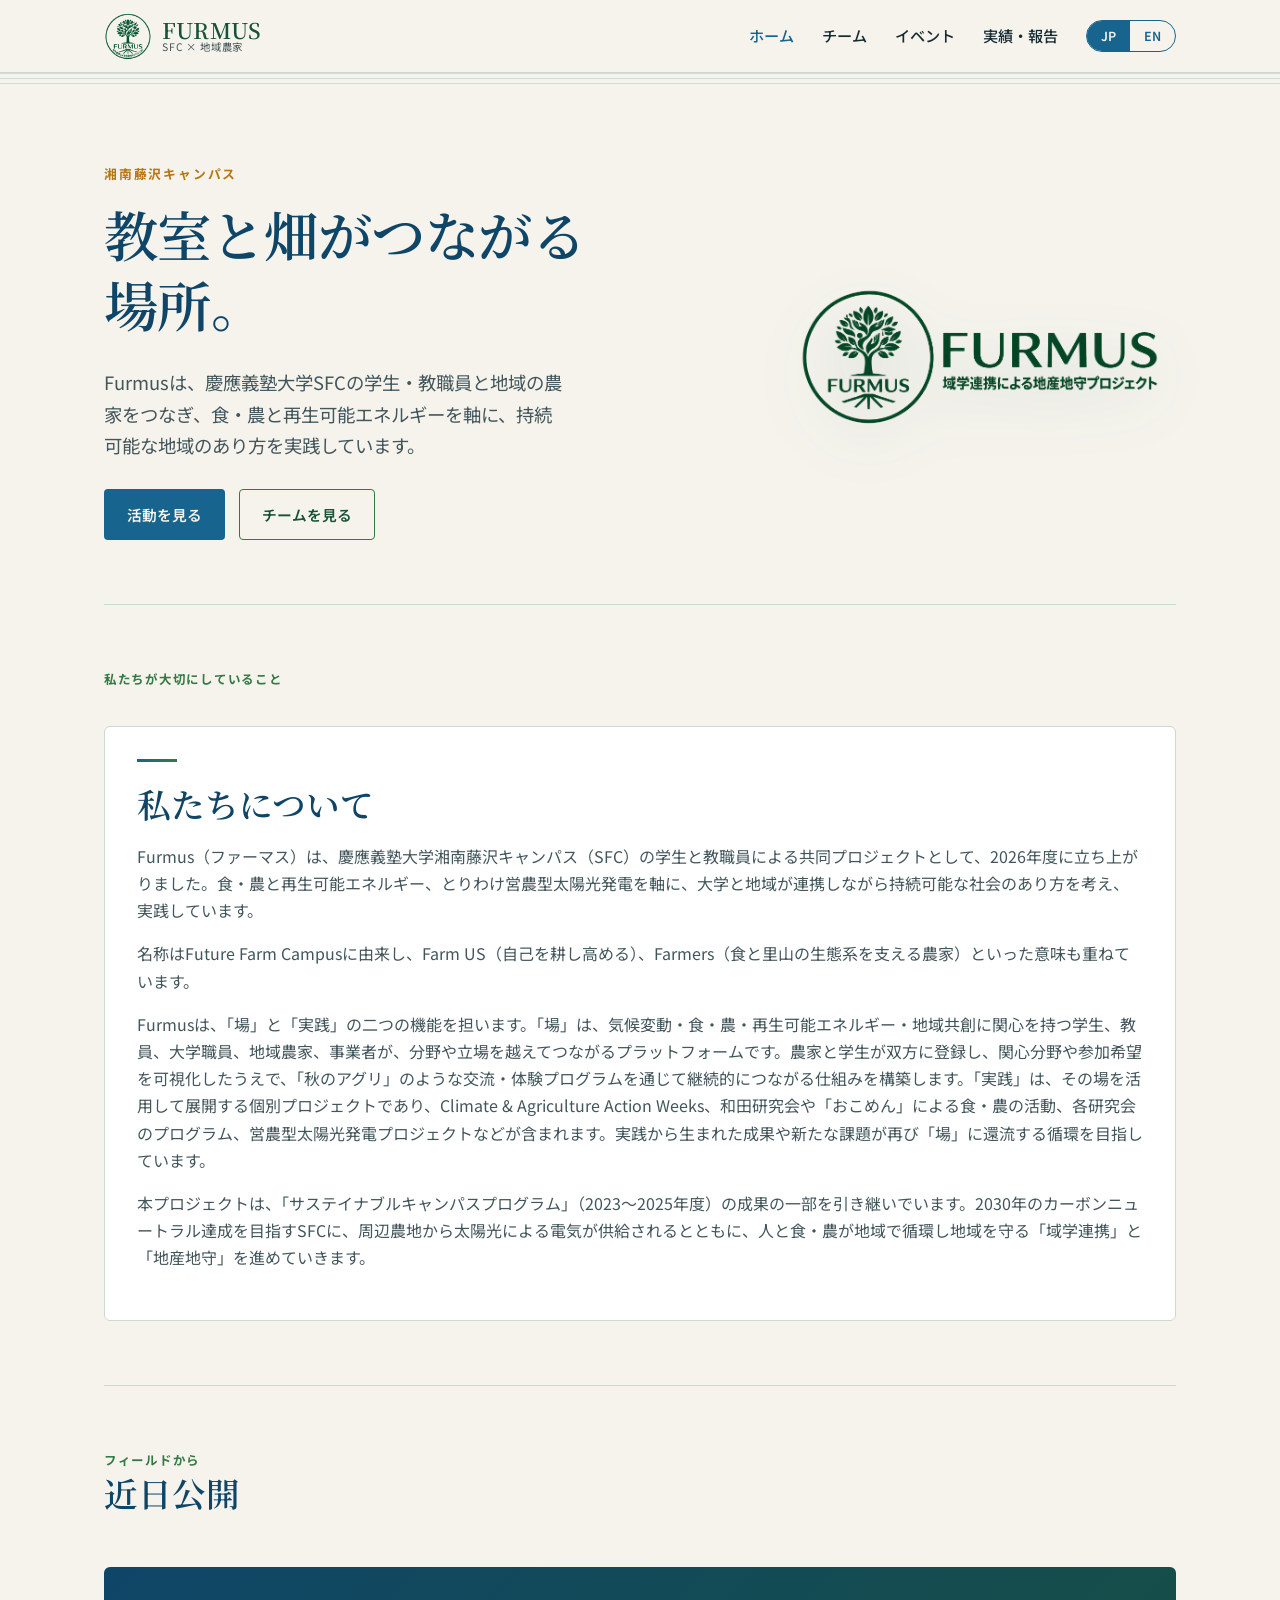
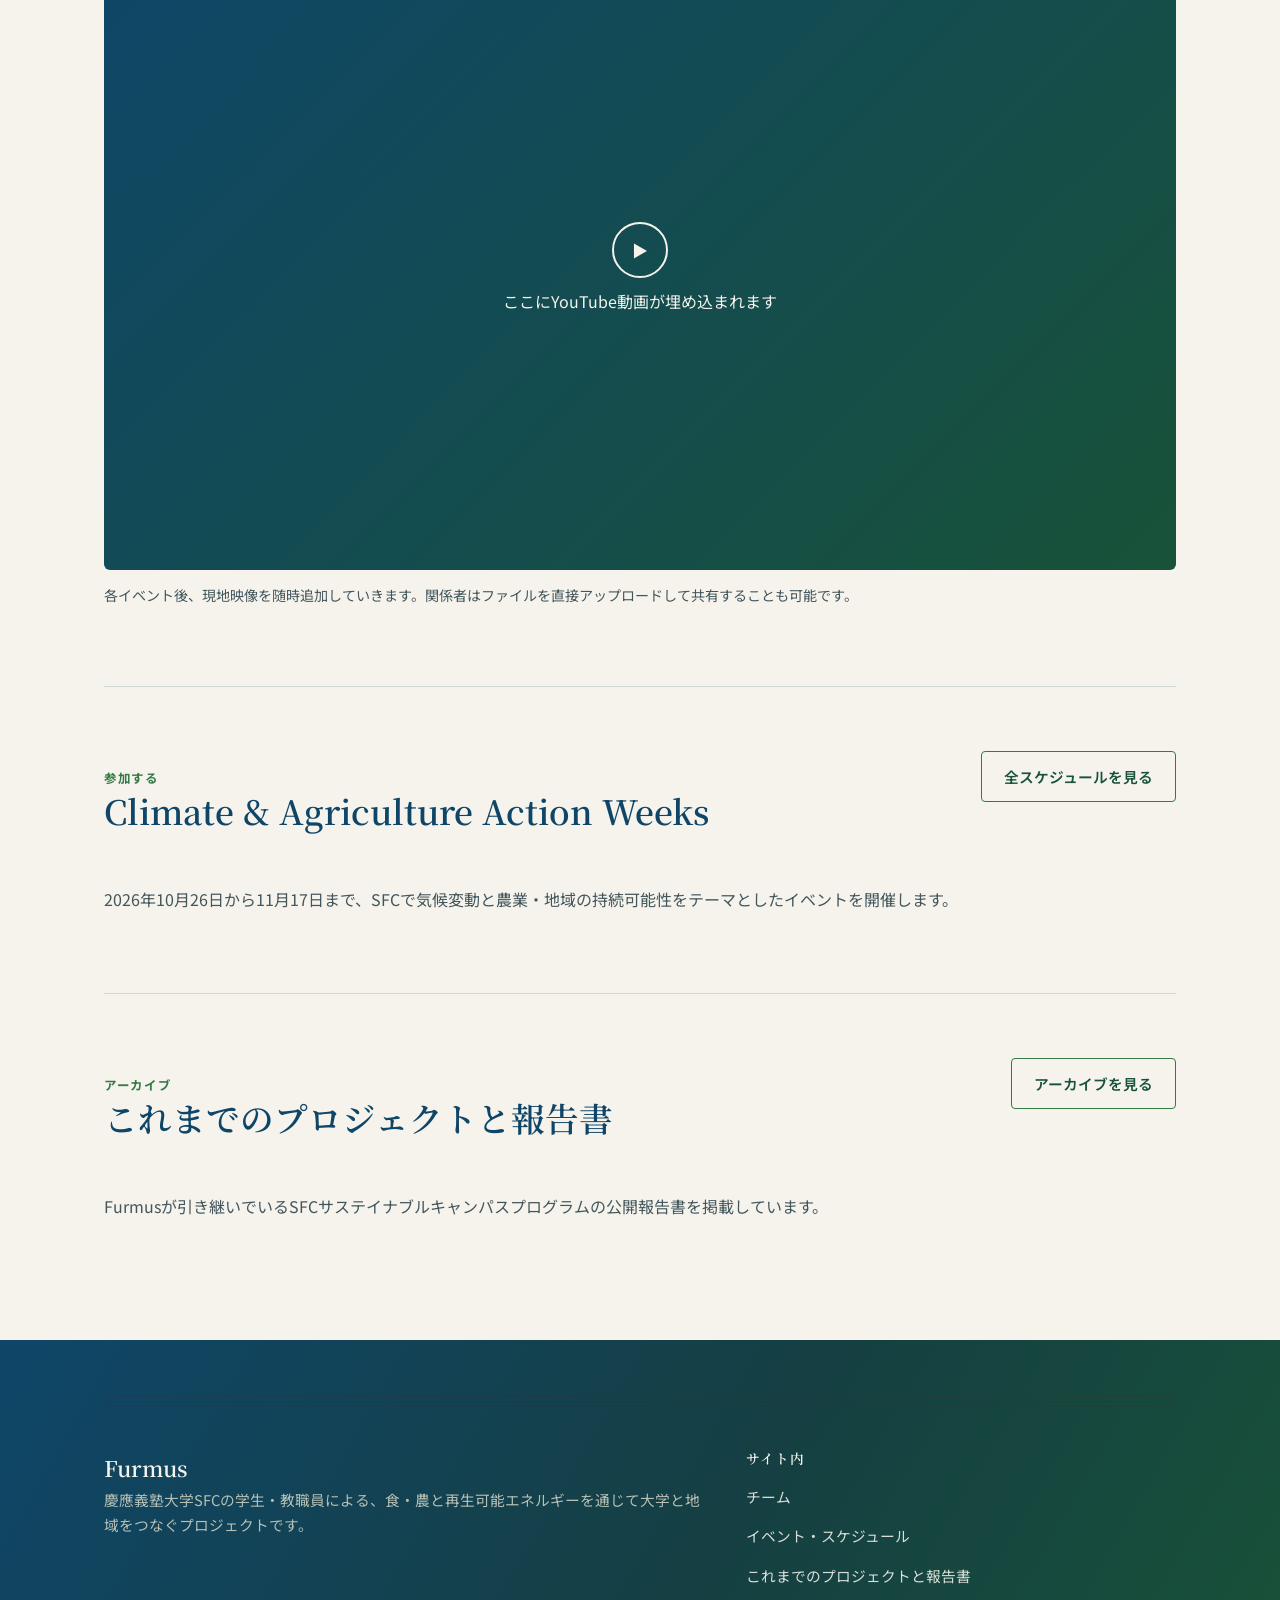
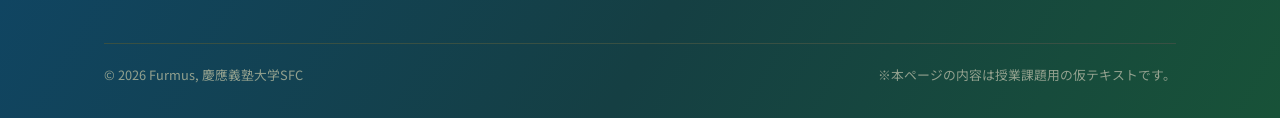
==== commit aba48129: "Add files via upload Update FURMUS logos." ====
--- a/index.html
+++ b/index.html
@@ -56,7 +56,7 @@
       </div>
     </div>
     <div class="hero-logo-wrap">
-      <img src="furmus-logo.png" class="hero-logo" alt="FURMUS">
+      <img src="furmus-logo-horizontal.png" class="hero-logo" alt="FURMUS 域学連携による地産地守プロジェクト">
     </div>
   </div>
 </section>
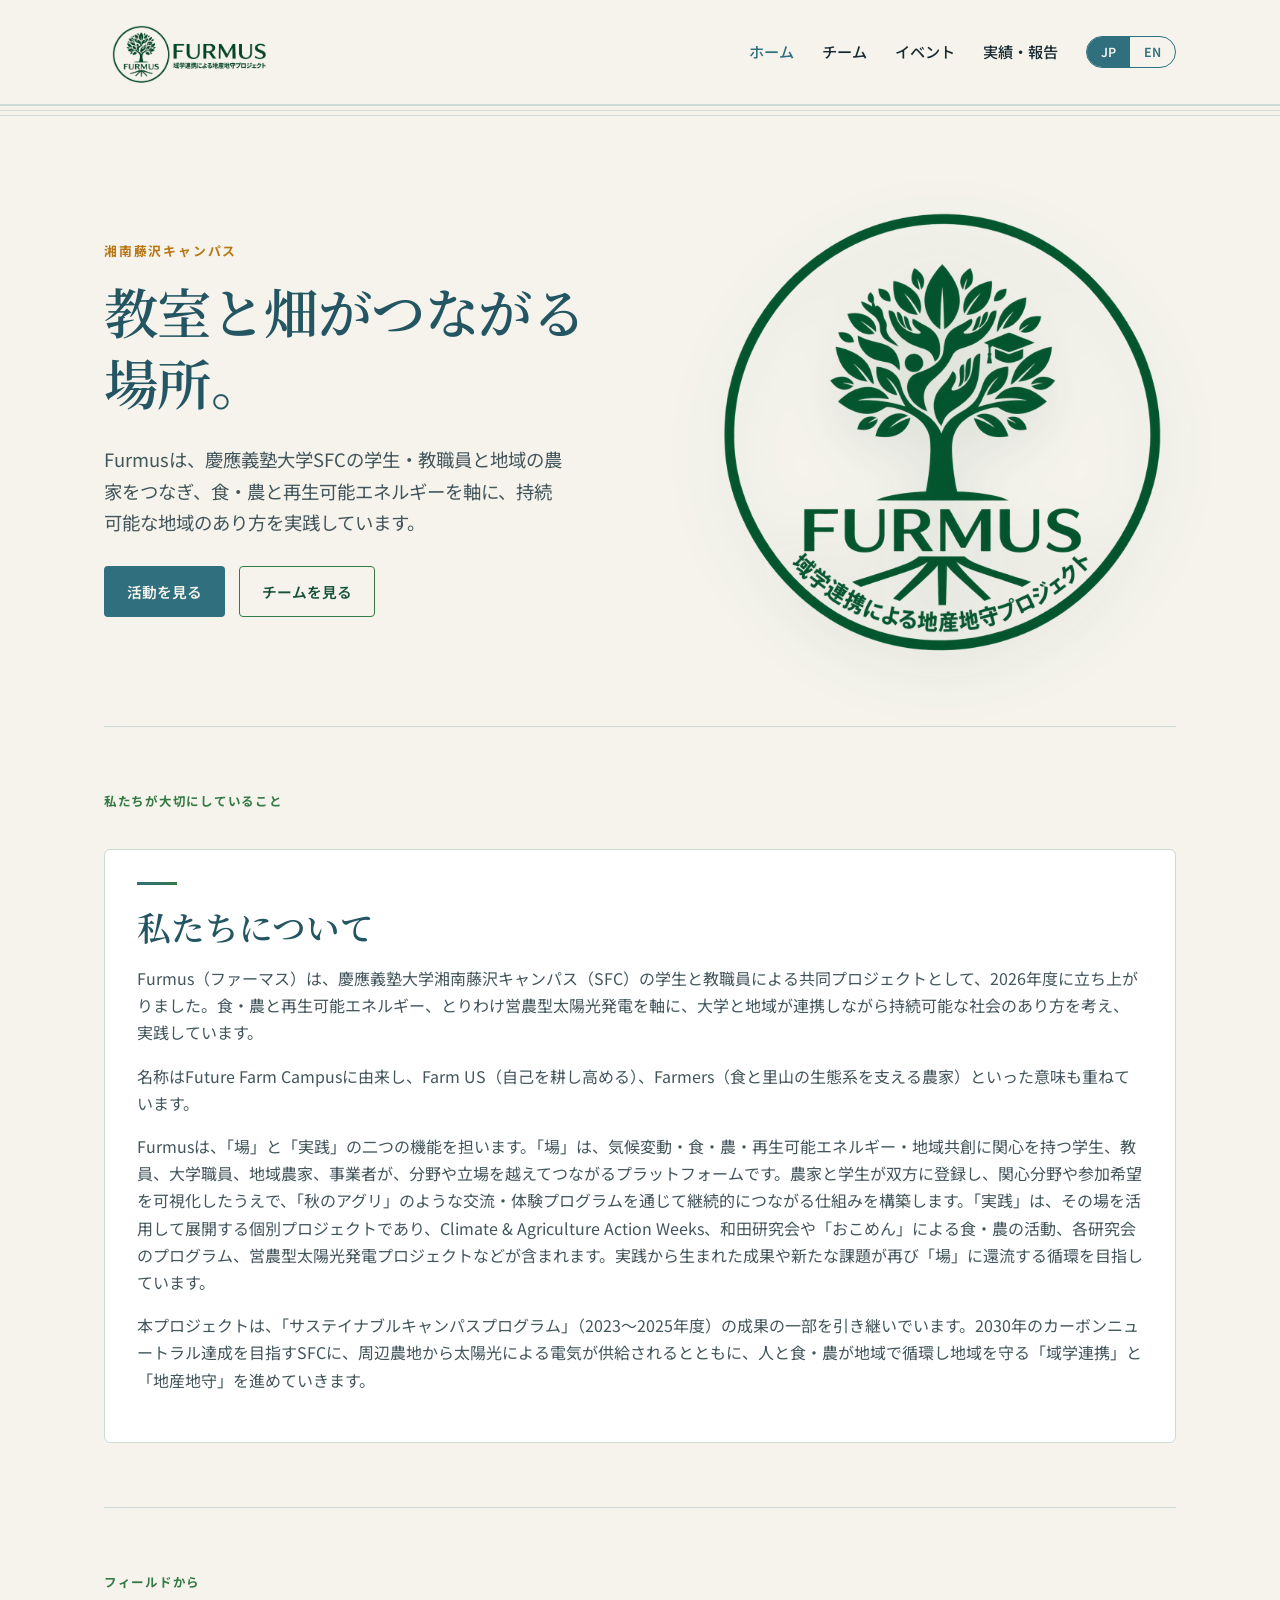
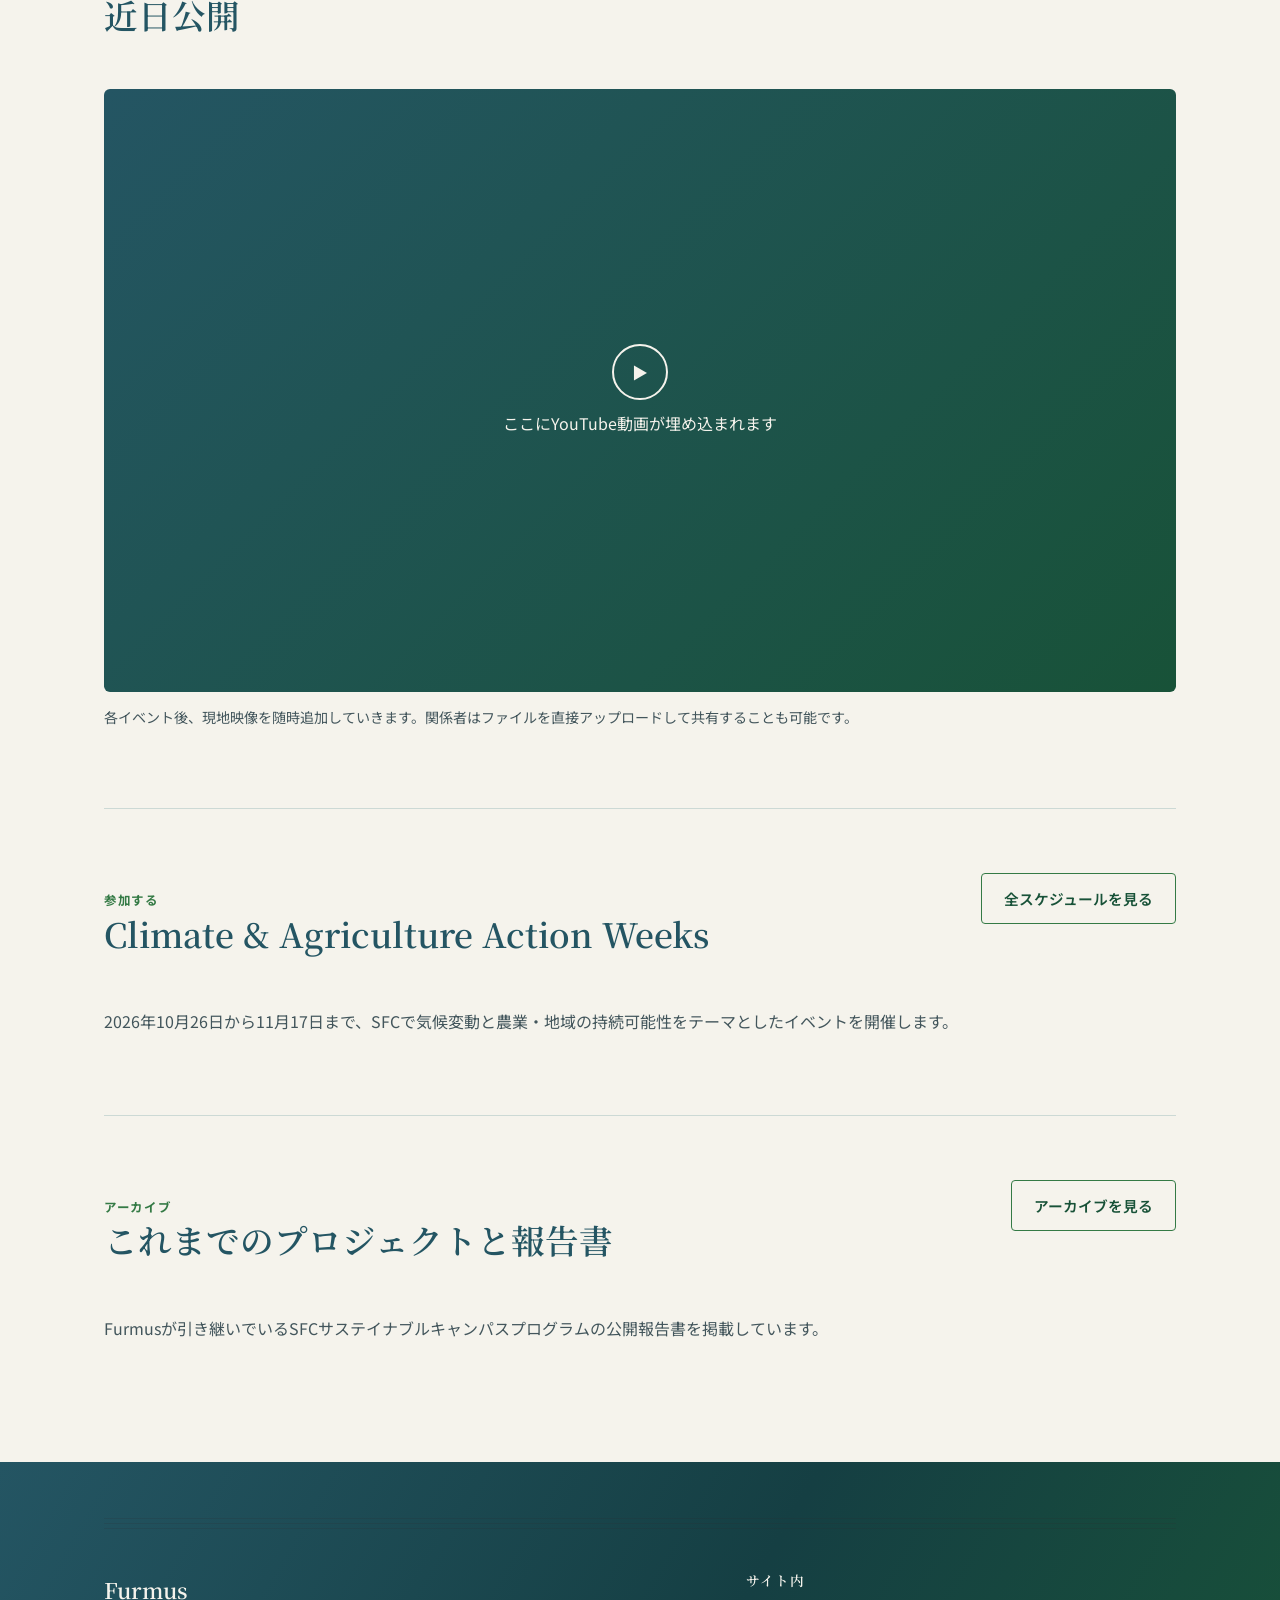
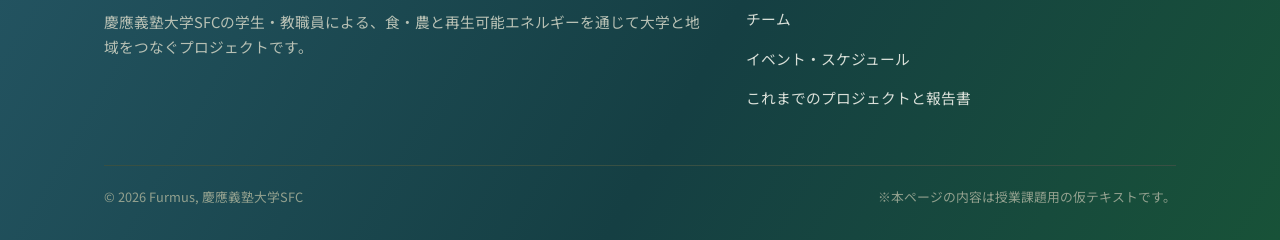
==== commit b291fa09: "Add files via upload Update logo placement and color palette" ====
--- a/index.html
+++ b/index.html
@@ -13,11 +13,7 @@
 <header class="site-header">
   <div class="wrap">
     <a href="index.html" class="brand">
-      <img src="furmus-logo.png" alt="" class="brand-mark">
-      <span class="brand-copy">FURMUS
-        <small data-en>SFC × Local Farmers</small>
-        <small data-jp>SFC × 地域農家</small>
-      </span>
+      <img src="furmus-logo-horizontal.png" alt="FURMUS 域学連携による地産地守プロジェクト" class="brand-lockup">
     </a>
     <nav class="nav-main">
       <a href="index.html" class="active" data-en>Home</a>
@@ -56,7 +52,7 @@
       </div>
     </div>
     <div class="hero-logo-wrap">
-      <img src="furmus-logo-horizontal.png" class="hero-logo" alt="FURMUS 域学連携による地産地守プロジェクト">
+      <img src="furmus-logo.png" class="hero-logo" alt="FURMUS 域学連携による地産地守プロジェクト">
     </div>
   </div>
 </section>
--- a/styles.css
+++ b/styles.css
@@ -6,15 +6,15 @@
   --paper-warm: #edf2ee;
   --ink: #172a32;
   --ink-soft: #43565c;
-  --blue: #17658f;
-  --blue-deep: #0f4668;
-  --blue-soft: #dceaf1;
+  --blue: #2f6f7e;
+  --blue-deep: #245563;
+  --blue-soft: #dbe8e9;
   --green: #347a45;
   --green-deep: #185238;
   --green-soft: #e2eee4;
   --gold: #d89b18;
   --clay: #b77714;
-  --slate: #397792;
+  --slate: #3f7580;
   --line: #ccd9d5;
   --max: 1120px;
 
@@ -111,7 +111,7 @@
   display: flex;
   align-items: center;
   justify-content: space-between;
-  height: 72px;
+  height: 104px;
 }
 
 .brand {
@@ -127,12 +127,12 @@
   gap: 10px;
   line-height: 1.05;
 }
-.brand-mark {
-  width: 48px;
+.brand-lockup {
+  display: block;
+  width: 170px;
   height: auto;
   flex: 0 0 auto;
 }
-.brand-copy { display: block; }
 .brand:hover { text-decoration: none; }
 .brand small {
   display: block;
@@ -210,7 +210,7 @@
 
 .hero-grid {
   display: grid;
-  grid-template-columns: minmax(0, 1.2fr) minmax(280px, 0.8fr);
+  grid-template-columns: minmax(0, 1.05fr) minmax(340px, 0.95fr);
   align-items: center;
   gap: clamp(36px, 7vw, 88px);
 }
@@ -222,8 +222,8 @@
 }
 
 .hero-logo {
-  width: min(100%, 430px);
-  filter: drop-shadow(0 18px 28px rgba(15, 70, 104, 0.14));
+  width: min(100%, 520px);
+  filter: drop-shadow(0 18px 28px rgba(24, 82, 56, 0.15));
 }
 
 .hero-eyebrow {
@@ -657,7 +657,7 @@
 @media (max-width: 980px) {
   .nav-main {
     position: fixed;
-    inset: 72px 0 0 0;
+    inset: 104px 0 0 0;
     background: var(--paper);
     flex-direction: column;
     align-items: flex-start;
@@ -672,10 +672,12 @@
 
 @media (max-width: 640px) {
   .team-grid { grid-template-columns: 1fr; }
-  .brand-mark { width: 42px; height: 42px; }
+  .site-header .wrap { height: 82px; }
+  .brand-lockup { width: 128px; }
+  .nav-main { inset: 82px 0 0 0; }
   .hero-grid, .week-band, .action-schedule { grid-template-columns: 1fr; }
   .hero-logo-wrap { order: -1; }
-  .hero-logo { width: min(82vw, 330px); }
+  .hero-logo { width: min(92vw, 440px); }
   .week-heading + .week-heading { border-top: 1px solid var(--line); }
   .schedule-column + .schedule-column { border-left: 0; border-top: 1px solid var(--line); }
   .schedule-entry { grid-template-columns: 72px 1fr; gap: 12px; }
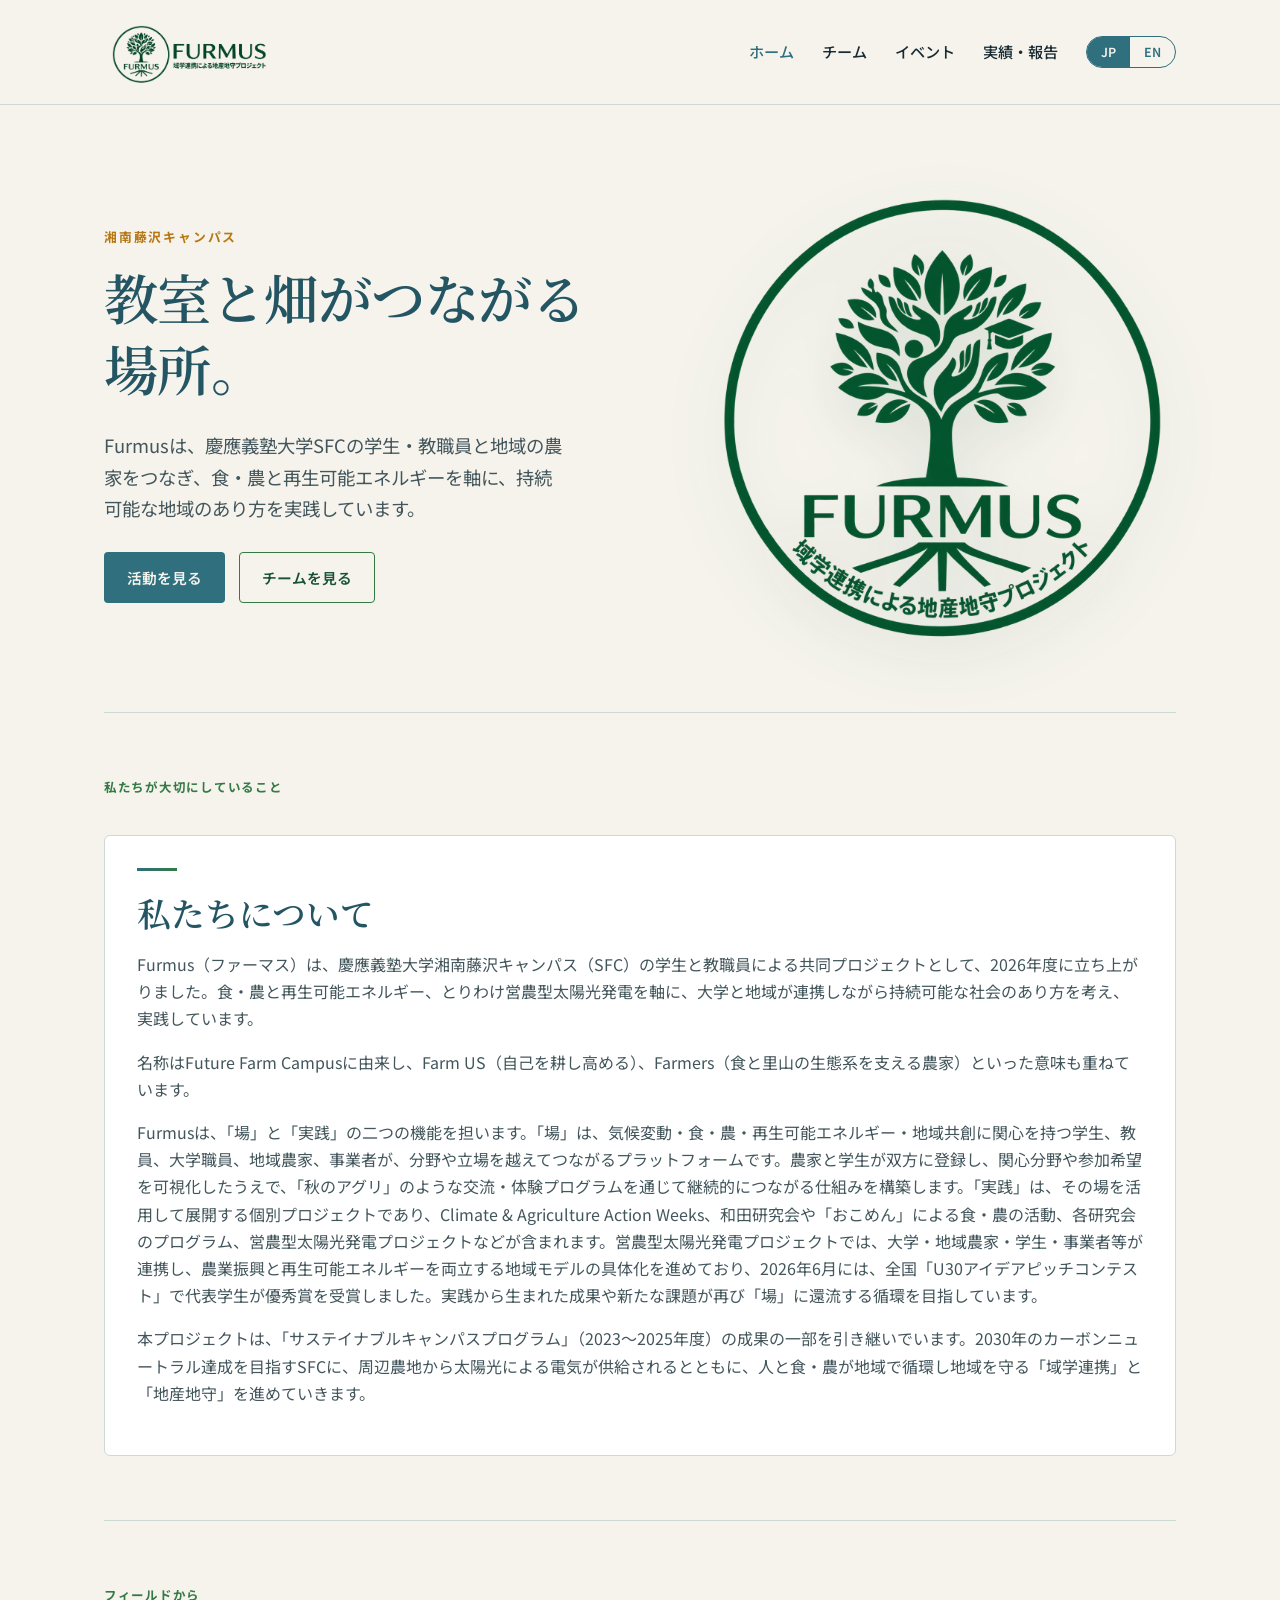
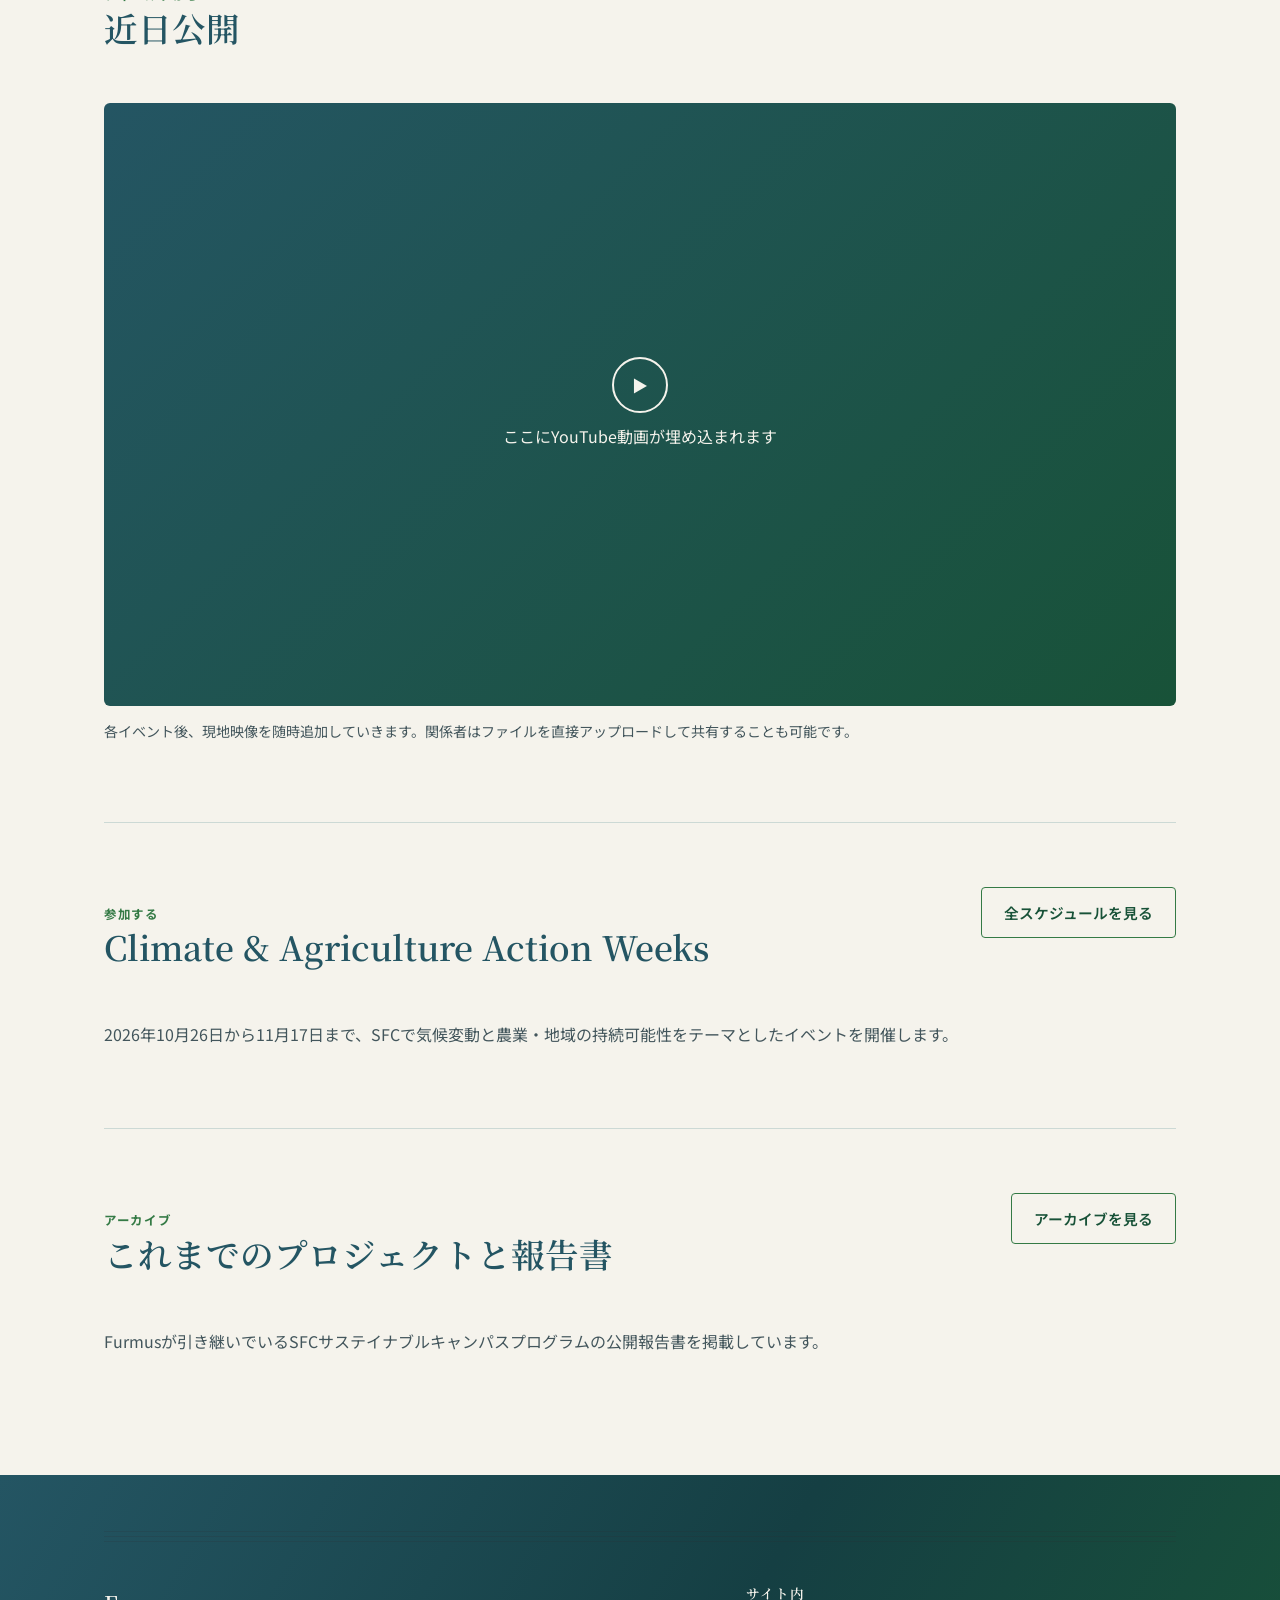
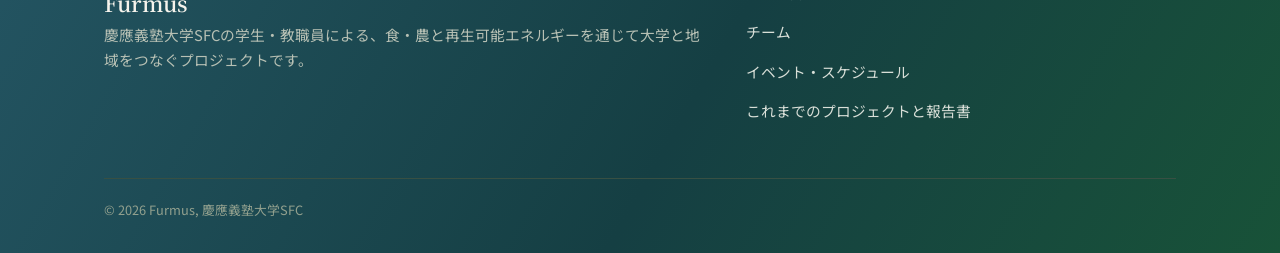
==== commit e55c5737: "Update events, team, and home page content events.html and styles.css: Add Oct 26 and Oct 29 event d" ====
--- a/index.html
+++ b/index.html
@@ -77,8 +77,8 @@
       <p data-en>The name comes from Future Farm Campus, and carries two further readings: Farm US, cultivating and raising ourselves, and Farmers, the people who sustain the food and satoyama ecosystems around the campus.</p>
       <p data-jp>名称はFuture Farm Campusに由来し、Farm US（自己を耕し高める）、Farmers（食と里山の生態系を支える農家）といった意味も重ねています。</p>
 
-      <p data-en>Furmus is built to be two things at once. It is a place: a platform where students, faculty, university staff, local farmers, and businesses register, make their interests and availability visible, and stay connected through exchange programmes such as Aki no Agri. It is also a practice: the individual projects run on that platform, including Climate &amp; Agriculture Action Weeks, food and farming activities with the Wada Seminar and Okomen, programmes from individual seminars, and the agrivoltaics project. Results and new questions from those projects flow back into the platform, and the cycle continues.</p>
-      <p data-jp>Furmusは、「場」と「実践」の二つの機能を担います。「場」は、気候変動・食・農・再生可能エネルギー・地域共創に関心を持つ学生、教員、大学職員、地域農家、事業者が、分野や立場を越えてつながるプラットフォームです。農家と学生が双方に登録し、関心分野や参加希望を可視化したうえで、「秋のアグリ」のような交流・体験プログラムを通じて継続的につながる仕組みを構築します。「実践」は、その場を活用して展開する個別プロジェクトであり、Climate &amp; Agriculture Action Weeks、和田研究会や「おこめん」による食・農の活動、各研究会のプログラム、営農型太陽光発電プロジェクトなどが含まれます。実践から生まれた成果や新たな課題が再び「場」に還流する循環を目指しています。</p>
+      <p data-en>Furmus is built to be two things at once. It is a place: a platform where students, faculty, university staff, local farmers, and businesses register, make their interests and availability visible, and stay connected through exchange programmes such as Aki no Agri. It is also a practice: the individual projects run on that platform, including Climate &amp; Agriculture Action Weeks, food and farming activities with the Wada Seminar and Okomen, programmes from individual seminars, and the agrivoltaics project. In that project, the university, local farmers, students, and businesses are working toward a regional model that combines agricultural development with renewable energy, and in June 2026 a student representative received an Excellence Award at the national U30 Idea Pitch Contest. Results and new questions from those projects flow back into the platform, and the cycle continues.</p>
+      <p data-jp>Furmusは、「場」と「実践」の二つの機能を担います。「場」は、気候変動・食・農・再生可能エネルギー・地域共創に関心を持つ学生、教員、大学職員、地域農家、事業者が、分野や立場を越えてつながるプラットフォームです。農家と学生が双方に登録し、関心分野や参加希望を可視化したうえで、「秋のアグリ」のような交流・体験プログラムを通じて継続的につながる仕組みを構築します。「実践」は、その場を活用して展開する個別プロジェクトであり、Climate &amp; Agriculture Action Weeks、和田研究会や「おこめん」による食・農の活動、各研究会のプログラム、営農型太陽光発電プロジェクトなどが含まれます。営農型太陽光発電プロジェクトでは、大学・地域農家・学生・事業者等が連携し、農業振興と再生可能エネルギーを両立する地域モデルの具体化を進めており、2026年6月には、全国「U30アイデアピッチコンテスト」で代表学生が優秀賞を受賞しました。実践から生まれた成果や新たな課題が再び「場」に還流する循環を目指しています。</p>
 
       <p data-en>The project carries forward part of the Sustainable Campus Program (2023 to 2025). SFC is working toward carbon neutrality by 2030, and Furmus is building toward a model in which neighbouring farmland supplies the campus with solar electricity while people, food, and farming circulate within the region: collaboration between region and university (域学連携), and producing locally in order to protect locally (地産地守).</p>
       <p data-jp>本プロジェクトは、「サステイナブルキャンパスプログラム」（2023〜2025年度）の成果の一部を引き継いでいます。2030年のカーボンニュートラル達成を目指すSFCに、周辺農地から太陽光による電気が供給されるとともに、人と食・農が地域で循環し地域を守る「域学連携」と「地産地守」を進めていきます。</p>
@@ -170,8 +170,6 @@
     <div class="footer-bottom">
       <span data-en>© 2026 Furmus, Keio University SFC.</span>
       <span data-jp>© 2026 Furmus, 慶應義塾大学SFC</span>
-      <span data-en>Note: all page content is placeholder text for the class project draft.</span>
-      <span data-jp>※本ページの内容は授業課題用の仮テキストです。</span>
     </div>
   </div>
 </footer>
--- a/styles.css
+++ b/styles.css
@@ -24,6 +24,11 @@
 
 * { box-sizing: border-box; }
 
+html, body {
+  max-width: 100%;
+  overflow-x: hidden;
+}
+
 html { scroll-behavior: smooth; }
 
 @media (prefers-reduced-motion: reduce) {
@@ -69,7 +74,19 @@
   outline-offset: 3px;
 }
 
-img { max-width: 100%; display: block; }
+img { max-width: 100%; height: auto; display: block; }
+
+.hero-grid > *,
+.two-col > *,
+.team-grid > *,
+.footer-grid > *,
+.schedule-entry > * {
+  min-width: 0;
+}
+
+h1, h2, h3, h4, p, a, span {
+  overflow-wrap: break-word;
+}
 
 .wrap {
   max-width: var(--max);
@@ -87,6 +104,9 @@
   );
   opacity: 0.9;
 }
+
+/* One line under the header only: the header's own border is kept */
+.site-header + .field-rule { display: none; }
 
 .field-divider {
   border: none;
@@ -191,6 +211,10 @@
   background: transparent;
   cursor: pointer;
   padding: 8px;
+  min-width: 44px;
+  min-height: 44px;
+  position: relative;
+  z-index: 2;
 }
 .nav-toggle span {
   display: block;
@@ -518,12 +542,153 @@
   margin-bottom: 34px;
 }
 
-.week-band {
+.featured-event {
+  padding: 32px;
+  margin-bottom: 42px;
+  background: #fff;
+  border: 1px solid var(--line);
+  border-top: 5px solid var(--green);
+  border-radius: 10px;
+}
+
+.featured-event-head {
+  display: flex;
+  align-items: flex-start;
+  justify-content: space-between;
+  gap: 28px;
+  margin-bottom: 30px;
+}
+
+.featured-event-head > div:first-child { max-width: 760px; }
+
+.event-badge {
+  flex: 0 0 auto;
+  padding: 8px 14px;
+  border-radius: 999px;
+  background: var(--green-soft);
+  color: var(--green-deep);
+  font-size: 0.8rem;
+  font-weight: 700;
+  letter-spacing: 0.04em;
+  white-space: nowrap;
+}
+
+.featured-event-grid {
+  display: grid;
+  grid-template-columns: minmax(0, 1.05fr) minmax(280px, 0.95fr);
+  gap: 32px;
+  align-items: start;
+}
+
+.event-facts {
+  border: 1px solid var(--line);
+  border-radius: 8px;
+  overflow: hidden;
+}
+
+.event-fact {
+  display: grid;
+  grid-template-columns: 118px minmax(0, 1fr);
+  gap: 14px;
+  padding: 15px 18px;
+  border-bottom: 1px solid var(--line);
+}
+
+.event-fact strong {
+  color: var(--blue-deep);
+  font-size: 0.86rem;
+}
+
+.event-fact span { color: var(--ink-soft); }
+
+.event-register {
+  margin: 18px;
+  justify-content: center;
+}
+
+.event-agenda {
+  display: grid;
+  gap: 14px;
+}
+
+.agenda-item {
+  display: grid;
+  grid-template-columns: 72px minmax(0, 1fr);
+  gap: 16px;
+  padding: 20px;
+  background: var(--paper-warm);
+  border-radius: 8px;
+}
+
+.agenda-item time {
+  color: var(--green-deep);
+  font-family: var(--font-display);
+  font-size: 1.2rem;
+  font-weight: 700;
+}
+
+.agenda-number {
+  display: block;
+  margin-bottom: 3px;
+  color: var(--clay);
+  font-size: 0.72rem;
+  font-weight: 700;
+  letter-spacing: 0.12em;
+}
+
+.agenda-item h3 { margin-bottom: 4px; }
+.agenda-item p { margin-bottom: 0; }
+
+.flyer-gallery {
+  display: grid;
+  grid-template-columns: repeat(2, minmax(0, 1fr));
+  gap: 22px;
+  margin-top: 32px;
+}
+
+.flyer-card {
+  margin: 0;
+  min-width: 0;
+}
+
+.flyer-card a {
+  display: block;
+  border: 1px solid var(--line);
+  border-radius: 8px;
+  overflow: hidden;
+  background: var(--paper-warm);
+}
+
+.flyer-card a:hover {
+  text-decoration: none;
+  box-shadow: 0 12px 30px rgba(23, 42, 50, 0.12);
+}
+
+.flyer-card img {
+  width: 100%;
+  aspect-ratio: 1241 / 1755;
+  object-fit: cover;
+}
+
+.flyer-card figcaption {
+  padding: 10px 2px 0;
+  color: var(--ink-soft);
+  font-size: 0.82rem;
+}
+
+.action-weeks-grid {
   display: grid;
   grid-template-columns: 1fr 1fr;
+  gap: 20px;
+  align-items: stretch;
+}
+
+.week-card {
+  padding: 0;
   border: 1px solid var(--line);
-  border-radius: 8px 8px 0 0;
+  border-radius: 8px;
   overflow: hidden;
+  background: #fff;
 }
 
 .week-heading {
@@ -532,7 +697,7 @@
   border-bottom: 4px solid var(--blue);
 }
 
-.week-heading + .week-heading {
+.week-card:nth-child(2) .week-heading {
   background: var(--green-soft);
   border-bottom-color: var(--green);
 }
@@ -553,22 +718,8 @@
   letter-spacing: 0.05em;
 }
 
-.action-schedule {
-  display: grid;
-  grid-template-columns: 1fr 1fr;
-  border: 1px solid var(--line);
-  border-top: 0;
-  border-radius: 0 0 8px 8px;
-  overflow: hidden;
-  background: #fff;
-}
-
 .schedule-column {
   padding: 10px 28px 18px;
-}
-
-.schedule-column + .schedule-column {
-  border-left: 1px solid var(--line);
 }
 
 .schedule-entry {
@@ -590,9 +741,33 @@
   text-transform: uppercase;
 }
 
-.schedule-column + .schedule-column .schedule-date { color: var(--green-deep); }
+.week-card:nth-child(2) .schedule-date { color: var(--green-deep); }
 
 .schedule-entry h3 { margin-bottom: 7px; }
+
+/* Compact fact list and register button inside a schedule entry */
+.entry-facts {
+  display: grid;
+  gap: 6px;
+  margin: 12px 0 14px;
+}
+.entry-fact {
+  display: grid;
+  grid-template-columns: 78px minmax(0, 1fr);
+  gap: 10px;
+  font-size: 0.9rem;
+}
+.entry-fact strong {
+  color: var(--blue-deep);
+  font-size: 0.82rem;
+}
+.entry-fact span { color: var(--ink-soft); }
+.entry-register {
+  margin-top: 4px;
+  padding: 10px 18px;
+  font-size: 0.88rem;
+}
+
 .schedule-entry p:last-child { margin-bottom: 0; }
 .schedule-note { margin-top: 18px; font-size: 0.88rem; }
 
@@ -645,15 +820,6 @@
 /* ================================
    Responsive
    ================================ */
-@media (max-width: 880px) {
-  .two-col, .detail-grid { grid-template-columns: 1fr; }
-  .hero-grid { grid-template-columns: minmax(0, 1fr) minmax(220px, 0.55fr); gap: 32px; }
-  .team-grid { grid-template-columns: repeat(2, 1fr); }
-  .footer-grid { grid-template-columns: 1fr; gap: 28px; }
-  .event-row { grid-template-columns: 70px 1fr; }
-  .event-row .btn { grid-column: 1 / -1; justify-self: start; margin-top: 8px; }
-}
-
 @media (max-width: 980px) {
   .nav-main {
     position: fixed;
@@ -661,26 +827,107 @@
     background: var(--paper);
     flex-direction: column;
     align-items: flex-start;
-    padding: 28px 24px;
-    gap: 20px;
+    padding: 20px 24px 32px;
+    gap: 0;
+    width: 100%;
+    height: calc(100vh - 104px);
+    height: calc(100dvh - 104px);
+    overflow-y: auto;
     transform: translateX(100%);
-    transition: transform 0.25s ease;
+    visibility: hidden;
+    pointer-events: none;
+    transition: transform 0.25s ease, visibility 0s linear 0.25s;
   }
-  .nav-main.is-open { transform: translateX(0); }
+  .nav-main.is-open {
+    transform: translateX(0);
+    visibility: visible;
+    pointer-events: auto;
+    transition-delay: 0s;
+  }
+  .nav-main > a {
+    width: 100%;
+    padding: 14px 0;
+    border-bottom: 1px solid var(--line);
+    font-size: 1rem;
+  }
+  .nav-main .lang-toggle { margin-top: 24px; }
   .nav-toggle { display: block; }
+  body.nav-open { overflow: hidden; }
+}
+
+@media (max-width: 880px) {
+  .two-col, .detail-grid { grid-template-columns: 1fr; }
+  .featured-event-grid { grid-template-columns: 1fr; }
+  .hero-grid { grid-template-columns: minmax(0, 1fr) minmax(220px, 0.65fr); gap: 28px; }
+  .team-grid { grid-template-columns: repeat(2, minmax(0, 1fr)); }
+  .footer-grid { grid-template-columns: 1fr; gap: 28px; }
+  .event-row { grid-template-columns: 70px minmax(0, 1fr); }
+  .event-row .btn { grid-column: 1 / -1; justify-self: start; margin-top: 8px; }
+}
+
+@media (max-width: 760px) {
+  .hero-grid { grid-template-columns: 1fr; }
+  .hero-logo-wrap { order: -1; }
 }
 
 @media (max-width: 640px) {
+  body { font-size: 15.5px; line-height: 1.65; }
+  .wrap { padding-inline: 18px; }
+  h1 { font-size: clamp(2rem, 10vw, 2.65rem); }
+  h2 { font-size: clamp(1.4rem, 7vw, 1.9rem); }
+
   .team-grid { grid-template-columns: 1fr; }
-  .site-header .wrap { height: 82px; }
-  .brand-lockup { width: 128px; }
-  .nav-main { inset: 82px 0 0 0; }
-  .hero-grid, .week-band, .action-schedule { grid-template-columns: 1fr; }
-  .hero-logo-wrap { order: -1; }
-  .hero-logo { width: min(92vw, 440px); }
-  .week-heading + .week-heading { border-top: 1px solid var(--line); }
-  .schedule-column + .schedule-column { border-left: 0; border-top: 1px solid var(--line); }
-  .schedule-entry { grid-template-columns: 72px 1fr; gap: 12px; }
-  section { padding: 44px 0; }
-  .hero { padding: 48px 0 40px; }
-}
+  .site-header .wrap { height: 78px; }
+  .brand-lockup { width: 118px; }
+  .nav-main {
+    inset: 78px 0 0 0;
+    height: calc(100vh - 78px);
+    height: calc(100dvh - 78px);
+    padding-inline: 18px;
+  }
+
+  .hero { padding: 32px 0 38px; }
+  .hero h1 { max-width: none; }
+  .hero-logo { width: min(100%, 480px); }
+  .hero-lede { font-size: 1.02rem; margin-top: 14px; }
+  .hero-actions { margin-top: 22px; gap: 10px; }
+
+  section { padding: 42px 0; }
+  .section-head { margin-bottom: 28px; gap: 16px; }
+  .mv-card { padding: 22px 20px; }
+  .person-photo { aspect-ratio: 16 / 10; }
+  .person-body { padding: 17px 18px 20px; }
+  .team-group-label { margin-top: 40px; }
+
+  .action-weeks-grid { grid-template-columns: 1fr; gap: 24px; }
+  .featured-event { padding: 24px 20px; }
+  .featured-event-head { display: block; margin-bottom: 24px; }
+  .event-badge { display: inline-block; margin-top: 8px; }
+  .event-fact { grid-template-columns: 1fr; gap: 4px; padding: 14px 16px; }
+  .event-register { margin: 16px; }
+  .flyer-gallery { grid-template-columns: 1fr; gap: 24px; margin-top: 26px; }
+  .week-card { padding: 0; }
+  .week-heading { padding: 20px 18px; }
+  .schedule-column { padding: 4px 18px 12px; }
+  .schedule-entry { grid-template-columns: 66px minmax(0, 1fr); gap: 12px; padding: 18px 0; }
+  .schedule-entry h3 { font-size: 1.08rem; }
+
+  .info-list li { display: grid; grid-template-columns: minmax(74px, auto) 1fr; }
+  .info-list .label { min-width: 0; }
+  .video-placeholder { padding: 18px; font-size: 0.92rem; }
+
+  .site-footer { padding: 44px 0 24px; }
+  .site-footer .field-rule { margin-bottom: 30px; }
+  .footer-bottom { margin-top: 28px; flex-direction: column; }
+}
+
+@media (max-width: 440px) {
+  .wrap { padding-inline: 16px; }
+  .brand-lockup { width: 108px; }
+  .btn { width: 100%; justify-content: center; min-height: 46px; }
+  .section-head .btn { width: 100%; }
+  .schedule-entry { grid-template-columns: 58px minmax(0, 1fr); gap: 10px; }
+  .schedule-date { font-size: 0.78rem; }
+  .week-heading strong { font-size: 1.2rem; }
+  .agenda-item { grid-template-columns: 62px minmax(0, 1fr); padding: 16px; }
+}
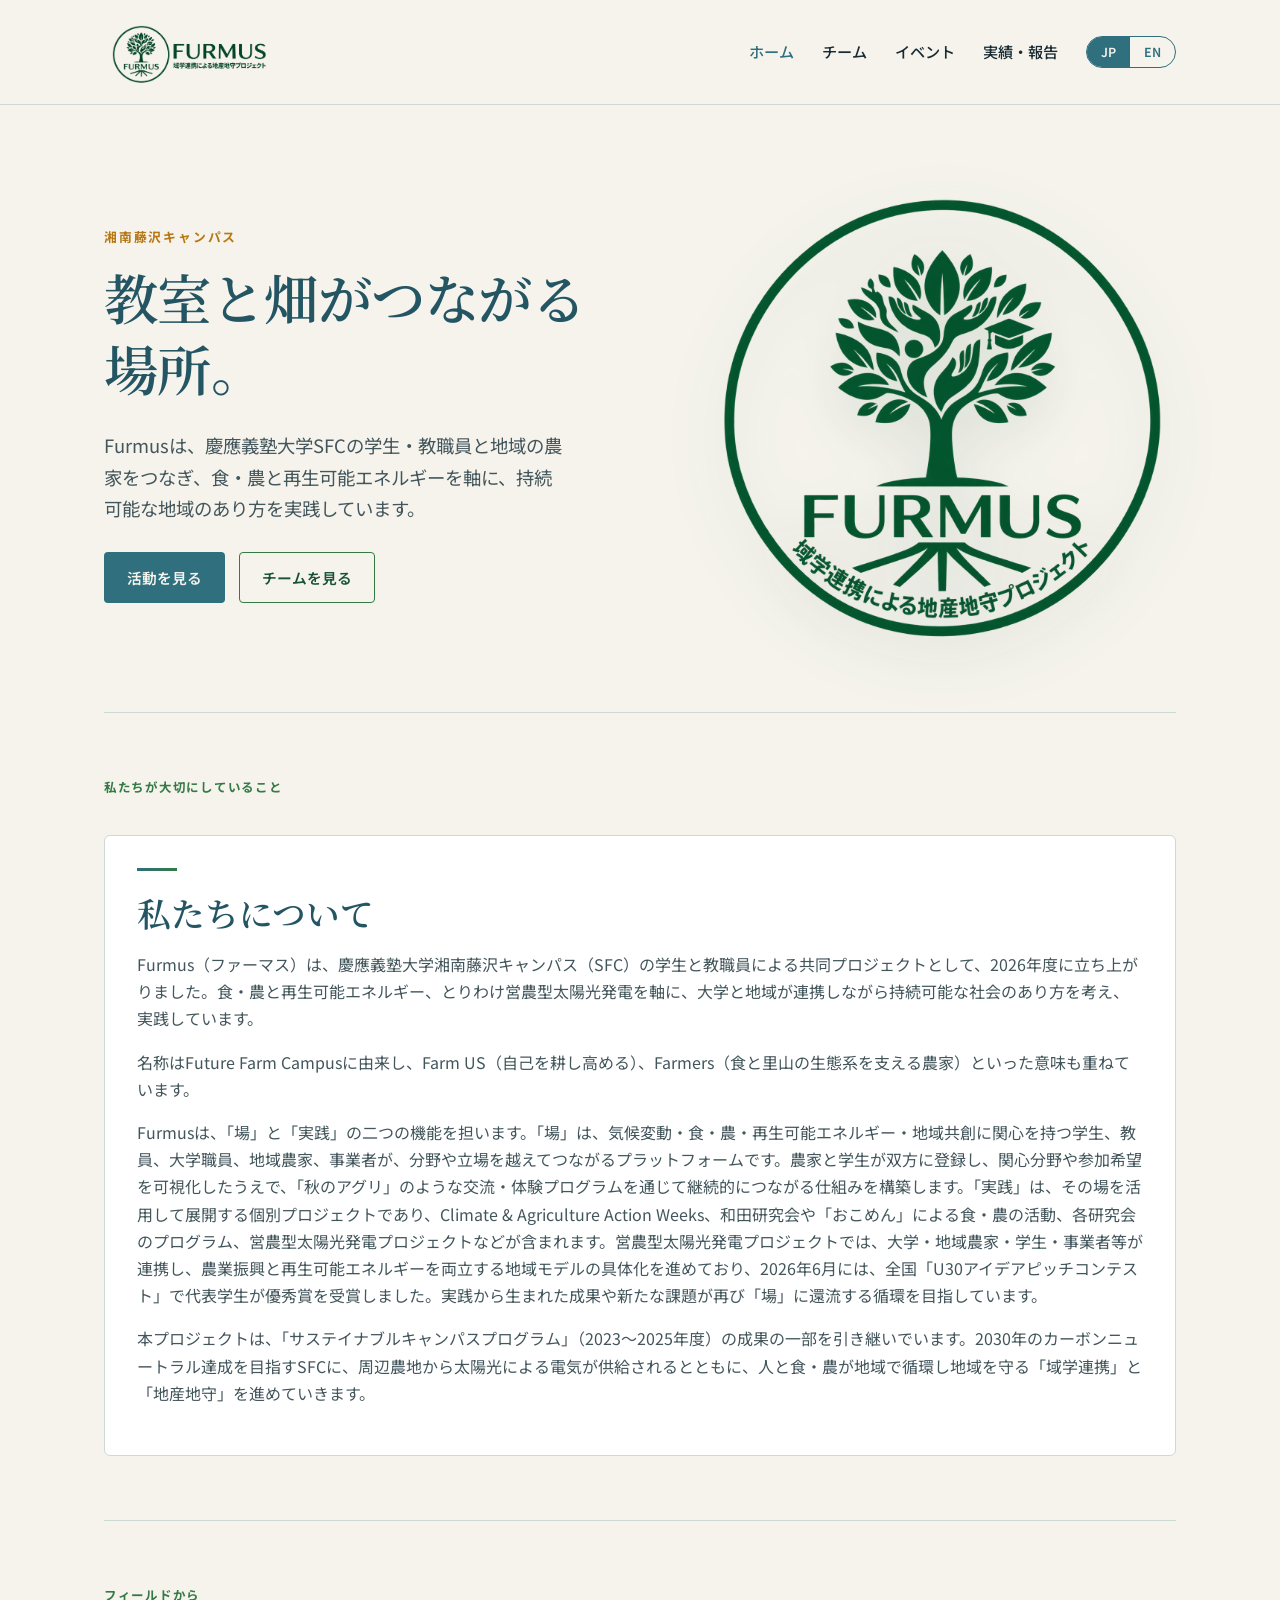
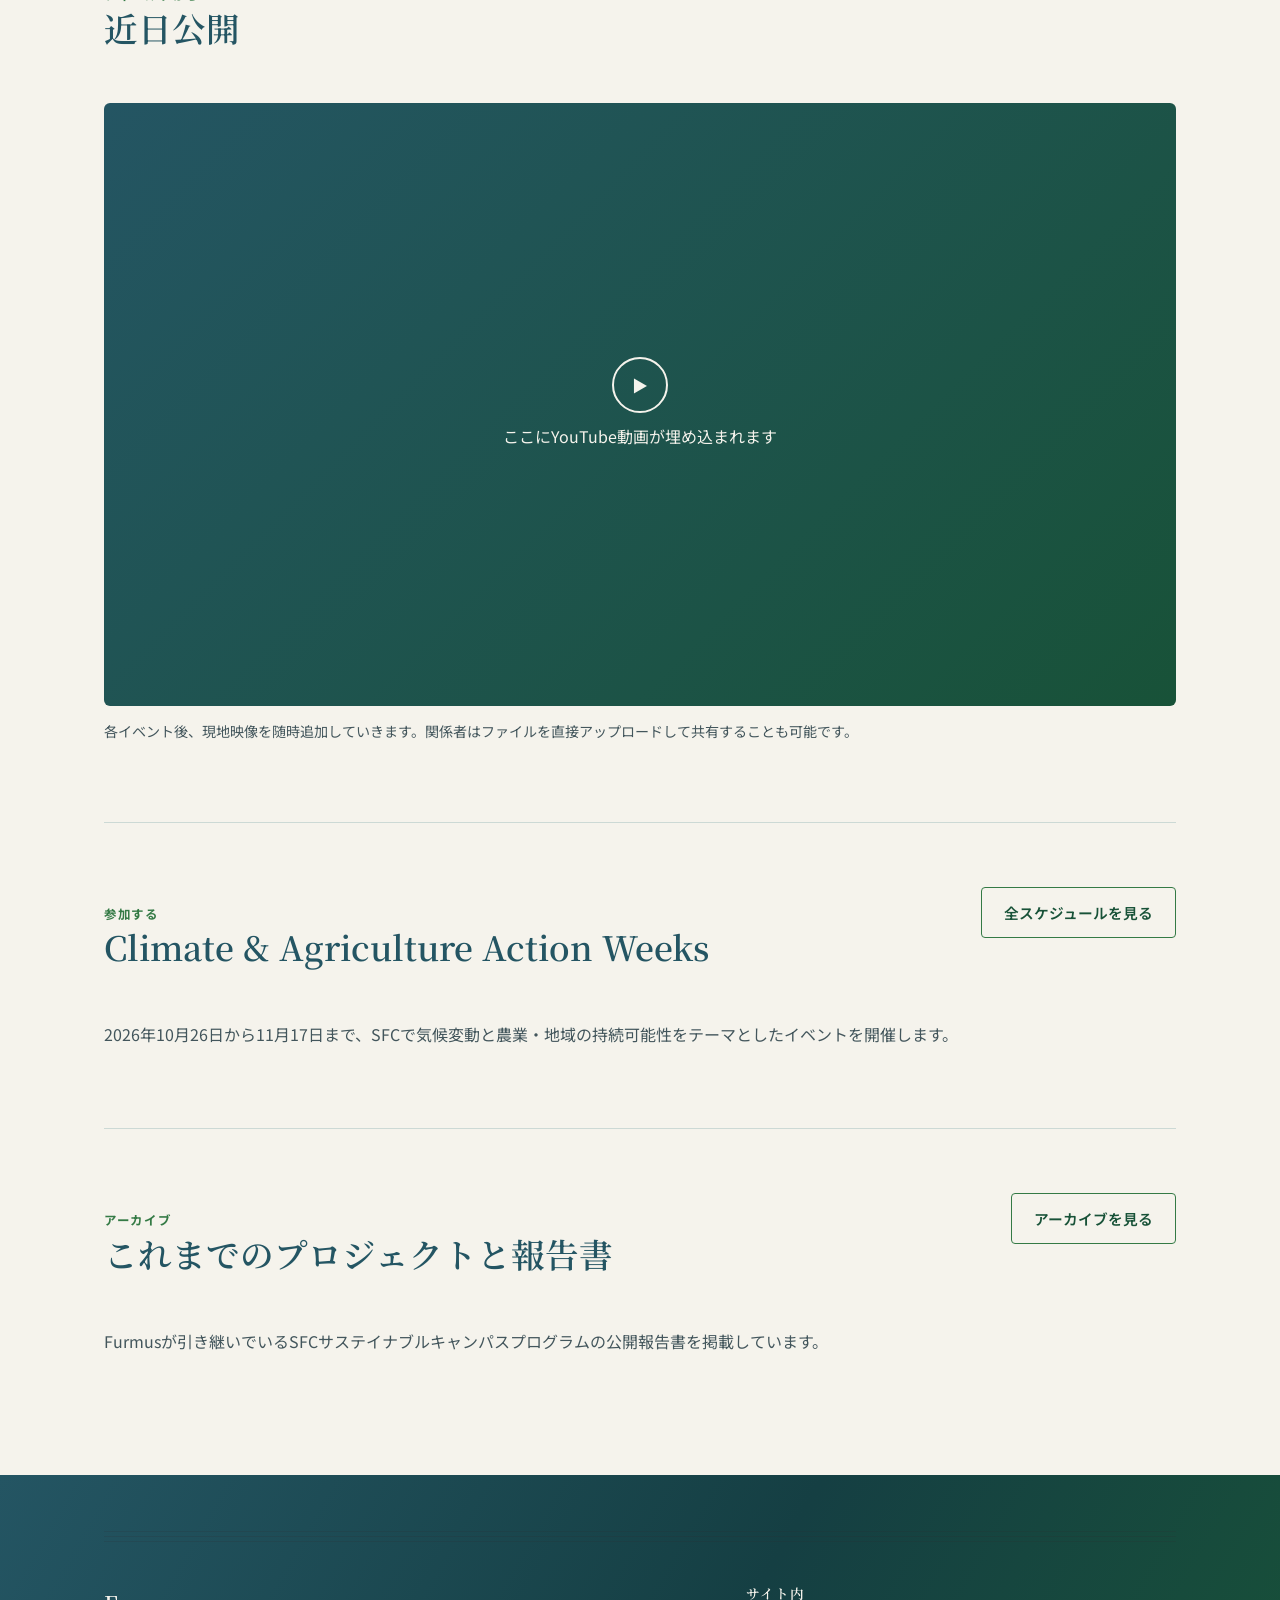
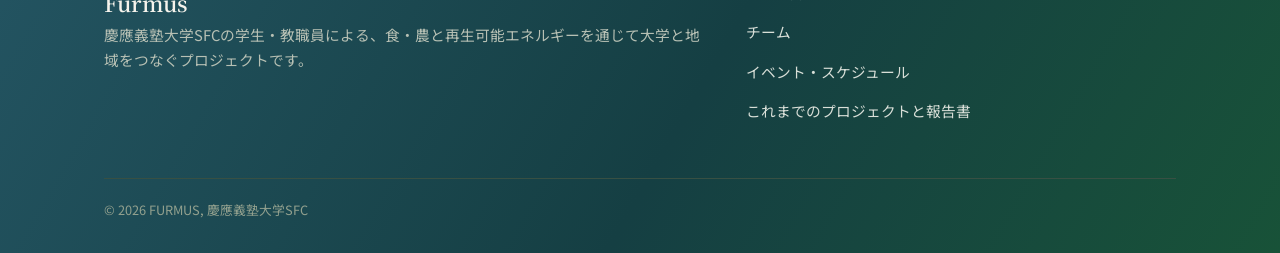
==== commit 38779f36: "Change footer to FURMUS" ====
--- a/index.html
+++ b/index.html
@@ -168,8 +168,8 @@
       </div>
     </div>
     <div class="footer-bottom">
-      <span data-en>© 2026 Furmus, Keio University SFC.</span>
-      <span data-jp>© 2026 Furmus, 慶應義塾大学SFC</span>
+      <span data-en>© 2026 FURMUS, Keio University SFC.</span>
+      <span data-jp>© 2026 FURMUS, 慶應義塾大学SFC</span>
     </div>
   </div>
 </footer>
--- a/styles.css
+++ b/styles.css
@@ -414,6 +414,7 @@
   overflow: hidden;
 }
 .person-photo {
+  display: none; /* photo boxes hidden until photos are ready: delete this line to bring them back */
   aspect-ratio: 4/5;
   background: linear-gradient(160deg, var(--blue) 0%, var(--green) 100%);
 }
@@ -931,3 +932,6 @@
   .week-heading strong { font-size: 1.2rem; }
   .agenda-item { grid-template-columns: 62px minmax(0, 1fr); padding: 16px; }
 }
+
+/* Lecture flyer inside a schedule entry: keep it a moderate size */
+.entry-flyer { max-width: 360px; margin-top: 16px; }
